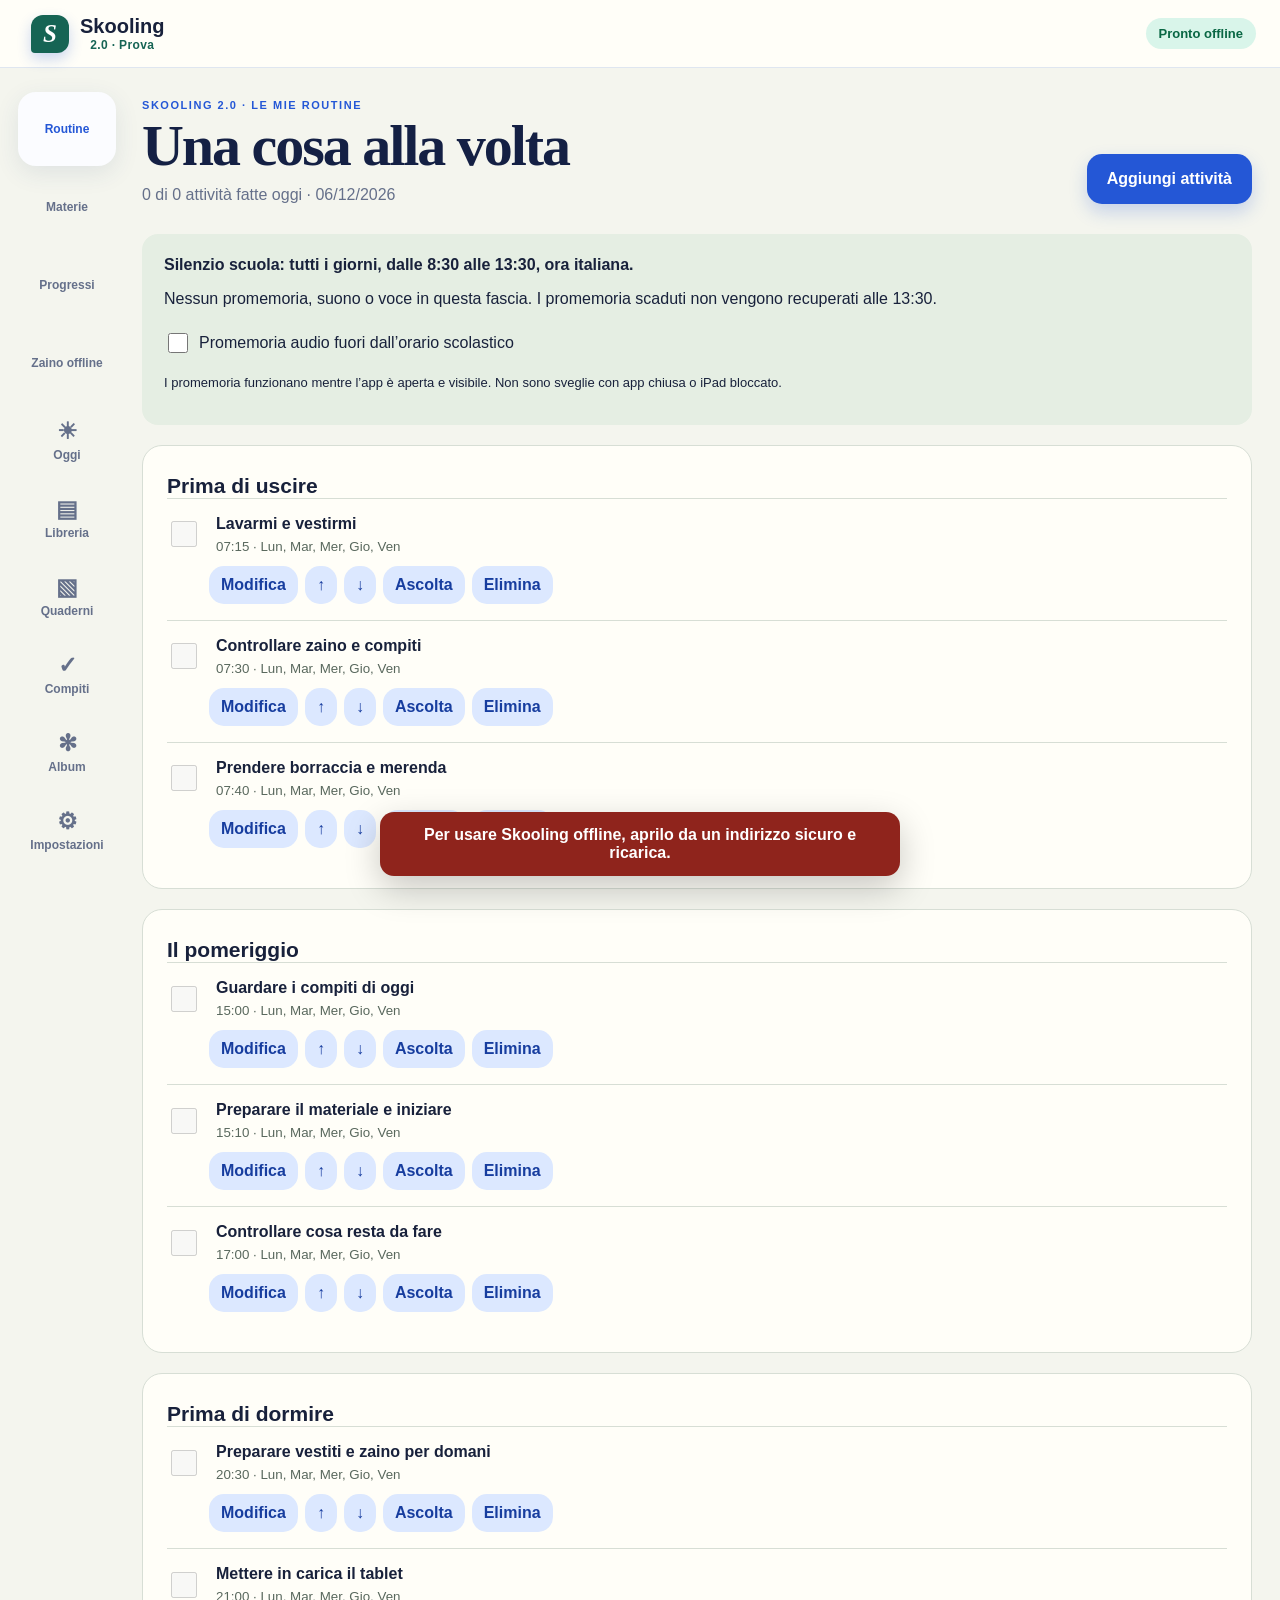
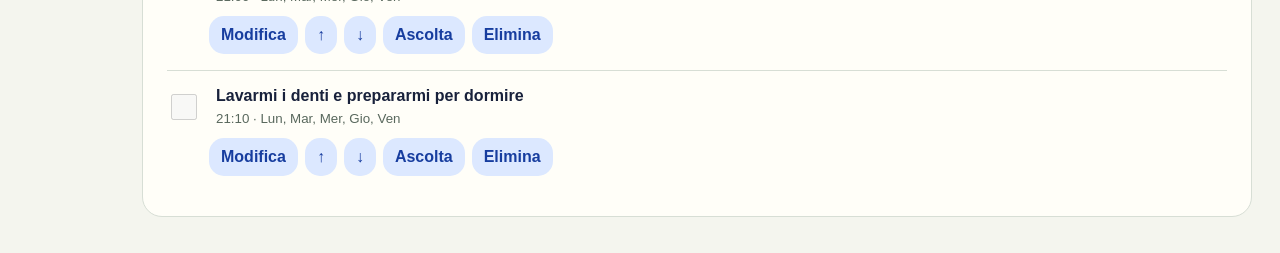
==== index.html @ 347b7e3a "Skooling 2.0: studio e routine con silenzio scuola" ====
<!doctype html>
<html lang="it">
<head>
  <meta charset="utf-8">
  <meta name="viewport" content="width=device-width, initial-scale=1, maximum-scale=5, viewport-fit=cover">
  <meta name="theme-color" content="#2457d6">
  <meta name="apple-mobile-web-app-capable" content="yes">
  <meta name="apple-mobile-web-app-status-bar-style" content="default">
  <meta name="apple-mobile-web-app-title" content="Skooling 2.0">
  <meta name="description" content="Libri, quaderni e compiti sempre con te, anche offline.">
  <link rel="manifest" href="./manifest.webmanifest">
  <link rel="apple-touch-icon" href="./icons/icon-180.png">
  <link rel="icon" href="./icons/skooling2.svg">
  <link rel="stylesheet" href="./style.css">
  <link rel="stylesheet" href="./studio.css">
  <title>Skooling 2.0</title>
</head>
<body>
  <div id="app-shell">
    <header class="topbar">
      <button class="brand" type="button" data-go="libreria" aria-label="Vai alla Libreria">
        <span class="brand-mark" aria-hidden="true">S</span>
        <span>Skooling <small>2.0 · Prova</small></span>
      </button>
      <div id="offline-state" class="status-pill" role="status">Pronto offline</div>
    </header>

    <nav class="main-nav" aria-label="Sezioni principali">
      <button type="button" data-go="routine">Routine</button>
      <button type="button" data-go="studio">Materie</button>
      <button type="button" data-go="progressi">Progressi</button>
      <button type="button" data-go="viaggio">Zaino offline</button>
      <button type="button" data-go="oggi" class="active"><span aria-hidden="true">☀</span><span>Oggi</span></button>
      <button type="button" data-go="libreria"><span aria-hidden="true">▤</span><span>Libreria</span></button>
      <button type="button" data-go="quaderni"><span aria-hidden="true">▧</span><span>Quaderni</span></button>
      <button type="button" data-go="compiti"><span aria-hidden="true">✓</span><span>Compiti</span></button>
      <button type="button" data-go="album"><span aria-hidden="true">✻</span><span>Album</span></button>
      <button type="button" data-go="impostazioni"><span aria-hidden="true">⚙</span><span>Impostazioni</span></button>
    </nav>

    <main id="main-content">
      <section id="routine" class="view" aria-label="Le mie routine"></section>
      <section id="studio" class="view" aria-label="Materie e studio"></section>
      <section id="progressi" class="view" aria-label="Progressi nello studio"></section>
      <section id="viaggio" class="view" aria-label="Zaino offline"></section>
      <section id="oggi" class="view active" aria-labelledby="oggi-title">
        <div class="view-heading">
          <div><p class="eyebrow" id="oggi-eyebrow">Oggi</p><h1 id="oggi-title">La tua giornata</h1><p class="subtitle" id="oggi-subtitle">Le materie di oggi e i libri che servono.</p></div>
          <div class="heading-buttons">
            <button class="button secondary" type="button" data-go="orario"><span aria-hidden="true">🕘</span> L’orario</button>
            <button class="button secondary" type="button" data-go="materie-libri"><span aria-hidden="true">▤</span> Libri per materia</button>
          </div>
        </div>
        <div class="oggi-griglia">
          <article class="oggi-blocco">
            <span class="card-label">Le ore di oggi</span>
            <div id="oggi-materie" class="ora-elenco" aria-live="polite"></div>
          </article>
          <article class="oggi-blocco">
            <span class="card-label">I libri di oggi</span>
            <p class="small-copy">Un tocco e il libro si apre.</p>
            <div id="oggi-libri" class="libro-riga" aria-live="polite"></div>
          </article>
          <article class="oggi-blocco zaino">
            <span class="card-label">Prepara lo zaino</span>
            <h2 id="zaino-titolo">Domani</h2>
            <div id="zaino-libri" class="libro-riga" aria-live="polite"></div>
          </article>
        </div>
      </section>

      <section id="libreria" class="view" aria-labelledby="libreria-title">
        <div class="view-heading">
          <div>
            <p class="eyebrow">Il tuo scaffale</p>
            <h1 id="libreria-title">I tuoi libri</h1>
            <p class="subtitle">Apri un libro e riparti esattamente da dove eri arrivato.</p>
          </div>
          <label class="button primary file-button">
            <input id="pdf-input" type="file" accept="application/pdf" multiple hidden>
            <span aria-hidden="true">＋</span> Aggiungi libro
          </label>
        </div>
        <div class="filters" role="search">
          <label class="search-field"><span class="sr-only">Cerca libri</span><input id="book-search" type="search" placeholder="Cerca un libro"></label>
          <label><span class="sr-only">Filtra per materia</span><select id="book-subject-filter"><option value="">Tutte le materie</option></select></label>
          <button id="search-inside" class="button secondary" type="button"><span aria-hidden="true">⌕</span> Cerca nel testo</button>
        </div>
        <section id="search-results" class="search-results" aria-live="polite" hidden>
          <div class="search-results-head">
            <div><p class="eyebrow">Dentro i libri</p><strong id="search-results-title">Ricerca</strong></div>
            <button id="search-close" class="button secondary" type="button">Torna ai libri</button>
          </div>
          <div id="search-results-list" class="search-results-list"></div>
          <p id="search-results-note" class="search-note" hidden></p>
        </section>
        <div id="library-empty" class="empty-state">
          <div class="empty-book" aria-hidden="true"><span>S</span></div>
          <h2>Il primo libro ti aspetta</h2>
          <p>Tocca “Aggiungi libro” e scegli uno o più PDF dall’iPad.</p>
        </div>
        <div id="book-grid" class="book-grid" aria-live="polite"></div>
      </section>

      <section id="quaderni" class="view" aria-labelledby="quaderni-title">
        <div class="view-heading">
          <div><p class="eyebrow">Scrivi e disegna</p><h1 id="quaderni-title">I tuoi quaderni</h1><p class="subtitle">Fogli a righe o quadretti, sempre in ordine.</p></div>
          <button id="new-notebook" class="button primary" type="button"><span aria-hidden="true">＋</span> Nuovo quaderno</button>
        </div>
        <div id="notebook-empty" class="empty-state"><div class="empty-sheet" aria-hidden="true"></div><h2>Prepara il primo quaderno</h2><p>Scegli titolo, materia e tipo di foglio.</p></div>
        <div id="notebook-grid" class="notebook-grid" aria-live="polite"></div>
      </section>

      <section id="compiti" class="view" aria-labelledby="compiti-title">
        <div class="diario">
          <div class="diario-oggi-colonna">
            <p class="eyebrow">Oggi sul diario</p>
            <div id="diario-oggi" class="diario-oggi" aria-live="polite"></div>
          </div>
          <div class="diario-compiti">
            <div class="view-heading">
              <div><p class="eyebrow">Prossimi giorni</p><h1 id="compiti-title">Compiti</h1><p class="subtitle">Prima le scadenze più vicine, senza sorprese.</p></div>
              <button id="new-task" class="button primary" type="button"><span aria-hidden="true">＋</span> Nuovo compito</button>
            </div>
            <div class="giorni-scelta">
              <p class="eyebrow">Scrivi un compito per…</p>
              <div id="giorni-prossimi" class="giorni-prossimi" role="group" aria-label="Scegli il giorno di consegna"></div>
            </div>
            <div class="task-tabs" role="group" aria-label="Filtra compiti">
              <button type="button" class="chip active" data-task-filter="todo">Da fare</button>
              <button type="button" class="chip" data-task-filter="all">Tutti</button>
              <button type="button" class="chip" data-task-filter="done">Fatti</button>
            </div>
            <div id="task-empty" class="empty-state compact"><div class="empty-check" aria-hidden="true">✓</div><h2>Tutto tranquillo</h2><p>I nuovi compiti compariranno qui in ordine di consegna.</p></div>
            <div id="task-list" class="task-list" aria-live="polite"></div>
          </div>
          <div class="diario-orario">
            <div class="settimana-testa">
              <p class="eyebrow">L’orario della settimana</p>
              <button class="button secondary small" type="button" data-go="orario">Cambia l’orario</button>
            </div>
            <div id="orario-settimana" class="orario-settimana" aria-live="polite"></div>
          </div>
        </div>
      </section>

      <section id="album" class="view" aria-labelledby="album-title">
        <div class="view-heading">
          <div><p class="eyebrow" id="album-eyebrow">Laboratori e giornate di classe</p><h1 id="album-title">Album</h1><p class="subtitle" id="album-subtitle">Ogni gita, festa o laboratorio ha il suo album.</p></div>
          <div class="heading-buttons">
            <button id="album-back" class="button secondary" type="button" hidden><span aria-hidden="true">←</span> Tutti gli album</button>
            <label class="button primary file-button">
              <input id="album-input" type="file" accept="image/*" capture="environment" multiple hidden>
              <span aria-hidden="true">＋</span> Aggiungi foto
            </label>
          </div>
        </div>
        <div id="album-empty" class="empty-state"><div class="empty-photo" aria-hidden="true">✻</div><h2>Ancora nessun album</h2><p>Tocca “Aggiungi foto”: l’album nasce col nome della data di oggi, e lo puoi rinominare come vuoi.</p></div>
        <div id="album-grid" class="album-grid" aria-live="polite"></div>
      </section>

      <section id="orario" class="view" aria-labelledby="orario-title">
        <div class="view-heading">
          <div><p class="eyebrow">Come sono fatte le giornate</p><h1 id="orario-title">L’orario</h1><p class="subtitle">Cambia l’ora che è cambiata: l’app rifà da sola le materie e i libri di ogni giornata.</p></div>
          <div class="heading-buttons">
            <button id="orario-ripristina" class="button secondary" type="button">Rimetti quello della scuola</button>
            <button class="button primary" type="button" data-go="oggi">Fatto</button>
          </div>
        </div>
        <div id="orario-editor" class="orario-editor"></div>
      </section>

      <section id="materie-libri" class="view" aria-labelledby="materie-libri-title">
        <div class="view-heading">
          <div><p class="eyebrow">Una volta sola</p><h1 id="materie-libri-title">Libri per materia</h1><p class="subtitle">Collega ogni materia ai suoi libri. Poi l’app sa da sola quali libri servono ogni giorno.</p></div>
          <div class="heading-buttons"><button class="button primary" type="button" data-go="oggi">Fatto</button></div>
        </div>
        <div id="materie-libri-vuoto" class="empty-state compact" hidden><h2>Prima i libri</h2><p>Aggiungi i libri dalla Libreria: poi torna qui e collegali alle materie.</p></div>
        <div id="materie-libri-elenco" class="materie-griglia"></div>
      </section>

      <section id="impostazioni" class="view" aria-labelledby="settings-title">
        <div class="view-heading"><div><p class="eyebrow">Tutto sul dispositivo</p><h1 id="settings-title">Impostazioni</h1><p class="subtitle">I tuoi dati restano soltanto qui.</p></div></div>
        <article class="settings-card app-version-card" aria-labelledby="version-title">
          <span class="card-label">Skooling</span><h2 id="version-title">Versione installata</h2>
          <p id="app-version" role="status">Controllo della versione…</p>
        </article>
        <div class="settings-grid">
          <article class="settings-card accent-card">
            <span class="card-label">Spazio</span><h2>Archivio locale</h2>
            <div class="storage-meter" aria-hidden="true"><span id="storage-bar"></span></div>
            <p id="storage-copy">Controllo dello spazio disponibile…</p>
            <p id="persistence-copy" class="small-copy"></p>
          </article>
          <article class="settings-card">
            <span class="card-label">Sicurezza</span><h2>Backup completo</h2>
            <p>Salva libri, annotazioni, quaderni e compiti in un unico file.</p>
            <div class="button-row"><button id="export-backup" class="button primary" type="button">Esporta backup</button><label class="button secondary file-button"><input id="import-backup" type="file" accept=".skooling,application/json" hidden>Importa backup</label></div>
          </article>
          <article class="settings-card">
            <span class="card-label">Scrittura</span><h2>Dito e Pencil</h2>
            <label class="switch-row"><span><strong>Disegna anche col dito</strong><small>La Pencil disegna sempre. Di solito il dito serve per scorrere.</small></span><input id="global-finger-draw" type="checkbox" role="switch"></label>
          </article>
          <article class="settings-card">
            <span class="card-label">Privacy</span><h2>Nessuno ti osserva</h2>
            <p>Skooling non usa account, pubblicità, statistiche o servizi esterni. Funziona anche in modalità aereo.</p>
          </article>
        </div>
      </section>
    </main>
  </div>

  <section id="lettore-pdf" class="workspace" aria-label="Lettore PDF" hidden>
    <header class="workspace-header">
      <button id="close-reader" class="icon-button" type="button" aria-label="Chiudi il libro">←</button>
      <div class="workspace-title"><strong id="reader-title">Libro</strong><span id="reader-subject"></span></div>
      <div class="writing-modes" role="group" aria-label="Modalità di lavoro">
        <button type="button" data-writing-mode="leggi" aria-pressed="false">Leggi</button>
        <button type="button" data-writing-mode="scrivi" aria-pressed="true" class="active">Scrivi</button>
      </div>
      <div class="workspace-actions">
        <button id="reader-two-pages" class="small-button" type="button" aria-pressed="false">2 pagine</button>
        <button id="toggle-thumbnails" class="icon-button" type="button" aria-label="Mostra miniature">▦</button>
        <button id="toggle-bookmark" class="icon-button" type="button" aria-label="Aggiungi segnalibro">☆</button>
        <button id="toggle-bookmark-list" class="icon-button" type="button" aria-label="Elenco dei segnalibri">≡</button>
        <button id="toggle-night" class="icon-button" type="button" aria-label="Modalità notte">◐</button>
        <button id="reader-fullscreen" class="icon-button" type="button" aria-label="Schermo intero" aria-pressed="false">⤢</button>
        <button id="toggle-reader-tools" class="icon-button" type="button" aria-label="Mostra strumenti">✎</button>
      </div>
    </header>
    <button id="reader-exit-fullscreen" class="fullscreen-exit" type="button" aria-label="Esci da schermo intero">⤡</button>
    <div class="writing-bar">
      <div class="writing-shortcuts" role="group" aria-label="Strumenti rapidi">
        <button type="button" data-quick-tool="penna" class="active" aria-pressed="true">Penna</button>
        <button type="button" data-quick-tool="gomma" aria-pressed="false">Gomma</button>
        <button type="button" data-quick-tool="evidenziatore" aria-pressed="false">Evidenzia</button>
        <button type="button" data-quick-undo>Annulla</button>
      </div>
      <span data-writing-status role="status"></span>
    </div>
    <div class="workspace-body">
      <aside id="thumbnail-panel" class="thumbnail-panel" aria-label="Miniature delle pagine" hidden><div id="thumbnail-list"></div></aside>
      <aside id="bookmark-panel" class="bookmark-panel" aria-label="Segnalibri del libro" hidden>
        <div class="bookmark-head"><strong>Segnalibri</strong></div>
        <div id="bookmark-list"></div>
        <p id="bookmark-empty" class="bookmark-empty">Nessun segnalibro in questo libro. Tocca la stella per metterne uno sulla pagina che stai leggendo.</p>
      </aside>
      <div class="reader-area">
        <div id="reader-loading" class="loading-card" role="status" hidden><span class="spinner"></span><span>Preparo la pagina…</span></div>
        <div id="pdf-scroll" class="page-scroll">
          <div id="pdf-pages" class="pdf-pages">
            <div id="pdf-page-wrap" class="page-wrap">
              <canvas id="pdf-canvas" aria-label="Pagina del libro"></canvas>
              <canvas id="pdf-annotations" class="drawing-canvas" aria-label="Annotazioni sulla pagina"></canvas>
            </div>
            <div id="pdf-page-wrap-2" class="page-wrap" hidden>
              <canvas id="pdf-canvas-2" aria-label="Pagina destra del libro"></canvas>
              <canvas id="pdf-annotations-2" class="drawing-canvas" aria-label="Annotazioni sulla pagina destra"></canvas>
            </div>
          </div>
        </div>
        <div class="page-controls">
          <button id="prev-page" class="icon-button" type="button" aria-label="Pagina precedente">‹</button>
          <label>Pagina <input id="page-number" type="number" inputmode="numeric" min="1" value="1"> <span id="page-total">di 1</span></label>
          <button id="next-page" class="icon-button" type="button" aria-label="Pagina successiva">›</button>
          <button id="fit-page" class="small-button" type="button">Adatta</button>
          <span id="zoom-label" class="zoom-label">100%</span>
        </div>
      </div>
      <aside id="reader-tools" class="toolbox" aria-label="Strumenti di annotazione">
        <div class="toolbox-top"><strong>Astuccio</strong><label class="mini-switch"><input data-readonly type="checkbox" role="switch"> Sola lettura</label></div>
        <div class="tool-grid">
          <button type="button" data-tool="penna" class="active">Penna</button><button type="button" data-tool="evidenziatore">Evidenzia</button><button type="button" data-tool="sottolineatura">Sottolinea</button><button type="button" data-tool="gomma">Gomma</button><button type="button" data-tool="testo">Testo</button><button type="button" data-tool="linea">Riga</button><button type="button" data-tool="freccia">Freccia</button><button type="button" data-tool="cerchio">Cerchio</button><button type="button" data-tool="rettangolo">Quadrato</button><button type="button" data-tool="sposta">Sposta</button>
        </div>
        <div class="palette" data-palette aria-label="Colori"></div>
        <div class="widths" role="group" aria-label="Spessore"><button type="button" data-width="2"><span class="dot thin"></span></button><button type="button" data-width="5" class="active"><span class="dot medium"></span></button><button type="button" data-width="10"><span class="dot thick"></span></button></div>
        <div class="history-buttons"><button type="button" data-undo>↶ Annulla</button><button type="button" data-redo>↷ Ripeti</button></div>
      </aside>
    </div>
  </section>

  <section id="editor-quaderno" class="workspace" aria-label="Quaderno" hidden>
    <header class="workspace-header">
      <button id="close-notebook" class="icon-button" type="button" aria-label="Chiudi il quaderno">←</button>
      <div class="workspace-title"><strong id="notebook-title">Quaderno</strong><span id="notebook-subject"></span></div>
      <div class="writing-modes" role="group" aria-label="Modalità di lavoro">
        <button type="button" data-writing-mode="leggi" aria-pressed="false">Leggi</button>
        <button type="button" data-writing-mode="scrivi" aria-pressed="true" class="active">Scrivi</button>
      </div>
      <div class="workspace-actions"><button id="notebook-two-pages" class="small-button" type="button" aria-pressed="false">2 pagine</button><button id="export-notebook-page" class="small-button" type="button">PNG pagina</button><button id="export-notebook-pdf" class="small-button" type="button">PDF quaderno</button><button id="notebook-fullscreen" class="icon-button" type="button" aria-label="Schermo intero" aria-pressed="false">⤢</button><button id="toggle-notebook-tools" class="icon-button" type="button" aria-label="Mostra strumenti">✎</button></div>
    </header>
    <button id="notebook-exit-fullscreen" class="fullscreen-exit" type="button" aria-label="Esci da schermo intero">⤡</button>
    <div class="writing-bar">
      <div class="writing-shortcuts" role="group" aria-label="Strumenti rapidi">
        <button type="button" data-quick-tool="penna" class="active" aria-pressed="true">Penna</button>
        <button type="button" data-quick-tool="gomma" aria-pressed="false">Gomma</button>
        <button type="button" data-quick-tool="evidenziatore" aria-pressed="false">Evidenzia</button>
        <button type="button" data-quick-undo>Annulla</button>
      </div>
      <span data-writing-status role="status"></span>
    </div>
    <div class="paper-reference">
      <span id="notebook-paper-measure">A4 · 21 × 29,7 cm</span>
      <span id="notebook-zoom" aria-live="polite">Vista di lavoro</span>
      <button id="notebook-overview" type="button" class="small-button" aria-pressed="false">Foglio intero</button>
    </div>
    <div class="workspace-body">
      <div class="reader-area notebook-area">
        <div class="page-scroll"><div id="notebook-pages" class="notebook-pages"><div id="notebook-page-wrap" class="notebook-paper lined"><canvas id="notebook-canvas" class="drawing-canvas" aria-label="Pagina del quaderno"></canvas></div><div id="notebook-page-wrap-2" class="notebook-paper lined" hidden><canvas id="notebook-canvas-2" class="drawing-canvas" aria-label="Seconda pagina del quaderno"></canvas></div></div></div>
        <div class="page-controls"><button id="notebook-prev" class="icon-button" type="button" aria-label="Pagina precedente">‹</button><span id="notebook-page-label">Pagina 1 di 1</span><button id="notebook-next" class="icon-button" type="button" aria-label="Pagina successiva">›</button><button id="notebook-add-page" class="small-button" type="button">＋ Pagina</button><button id="notebook-delete-page" class="small-button danger-text" type="button">Elimina pagina</button></div>
      </div>
      <aside id="notebook-tools" class="toolbox" aria-label="Strumenti del quaderno">
        <div class="toolbox-top"><strong>Astuccio</strong><label class="mini-switch"><input data-readonly type="checkbox" role="switch"> Sola lettura</label></div>
        <div class="tool-grid"><button type="button" data-tool="penna" class="active">Penna</button><button type="button" data-tool="evidenziatore">Evidenzia</button><button type="button" data-tool="sottolineatura">Sottolinea</button><button type="button" data-tool="gomma">Gomma</button><button type="button" data-tool="testo">Testo</button><button type="button" data-tool="linea">Riga</button><button type="button" data-tool="freccia">Freccia</button><button type="button" data-tool="cerchio">Cerchio</button><button type="button" data-tool="rettangolo">Quadrato</button><button type="button" data-tool="sposta">Sposta</button></div>
        <div class="palette" data-palette aria-label="Colori"></div>
        <div class="widths" role="group" aria-label="Spessore"><button type="button" data-width="2"><span class="dot thin"></span></button><button type="button" data-width="5" class="active"><span class="dot medium"></span></button><button type="button" data-width="10"><span class="dot thick"></span></button></div>
        <div class="history-buttons"><button type="button" data-undo>↶ Annulla</button><button type="button" data-redo>↷ Ripeti</button></div>
        <div id="notebook-music" class="music-palette" hidden>
          <strong>Simboli musicali</strong>
          <p class="music-hint">Scegli un segno, poi tocca il rigo dove metterlo. Con “Sposta” lo si sistema dopo.</p>
          <div id="notebook-music-grid" class="music-grid"></div>
        </div>
      </aside>
    </div>
  </section>

  <dialog id="book-dialog">
    <form method="dialog" id="book-form" class="dialog-form"><input id="edit-book-id" type="hidden"><div class="dialog-heading"><div><p class="eyebrow">Libro</p><h2>Modifica dettagli</h2></div><button type="button" data-dialog-close class="icon-button" aria-label="Chiudi">×</button></div><label>Titolo<input id="edit-book-title" required maxlength="120"></label><label>Materia<input id="edit-book-subject" required maxlength="60" list="subjects-list"></label><div class="dialog-actions"><button type="button" data-dialog-close class="button secondary">Annulla</button><button id="save-book" class="button primary" value="default">Salva modifiche</button></div></form>
  </dialog>
  <dialog id="notebook-dialog">
    <form method="dialog" id="notebook-form" class="dialog-form"><div class="dialog-heading"><div><p class="eyebrow">Nuovo</p><h2>Crea quaderno</h2></div><button type="button" data-dialog-close class="icon-button" aria-label="Chiudi">×</button></div><label>Titolo<input id="new-notebook-title" required maxlength="80" placeholder="Es. Matematica"></label><label>Materia<input id="new-notebook-subject" required maxlength="60" list="subjects-list"></label><fieldset><legend>Tipo di foglio</legend><label class="choice-card"><input type="radio" name="paper-type" value="righe" checked><span class="paper-sample lined"></span><strong>Righe</strong></label><label class="choice-card"><input type="radio" name="paper-type" value="quadretti"><span class="paper-sample squared"></span><strong>Quadretti</strong></label><label class="choice-card"><input type="radio" name="paper-type" value="bianco"><span class="paper-sample blank"></span><strong>Bianco</strong></label><label class="choice-card"><input type="radio" name="paper-type" value="pentagramma"><span class="paper-sample staff"></span><strong>Pentagramma</strong></label><label class="choice-card"><input type="radio" name="paper-type" value="millimetrato"><span class="paper-sample graph"></span><strong>Millimetrato</strong></label></fieldset><div class="dialog-actions"><button type="button" data-dialog-close class="button secondary">Annulla</button><button class="button primary" value="default">Crea quaderno</button></div></form>
  </dialog>
  <dialog id="task-dialog">
    <form method="dialog" id="task-form" class="dialog-form"><input id="edit-task-id" type="hidden"><input id="task-materia-id" type="hidden"><div class="dialog-heading"><div><p class="eyebrow">Promemoria</p><h2 id="task-dialog-title">Nuovo compito</h2></div><button type="button" data-dialog-close class="icon-button" aria-label="Chiudi">×</button></div><label>Materia<input id="task-subject" required maxlength="60" list="subjects-list"></label><label>Descrizione<textarea id="task-description" required maxlength="500" rows="4"></textarea></label><label>Consegna<input id="task-due" type="date" required></label><label>Collegamento facoltativo<select id="task-link"><option value="">Nessun collegamento</option></select></label><label id="task-link-page-row" hidden>Pagina<input id="task-link-page" type="number" min="1" value="1"></label><div class="photo-field"><span class="field-label">Foto della lavagna</span><div class="button-row"><label class="button secondary file-button"><input id="task-photo" type="file" accept="image/*" capture="environment" hidden>Scatta o scegli</label><button type="button" id="task-photo-remove" class="button secondary danger-text" hidden>Togli la foto</button></div><img id="task-photo-preview" alt="Foto del compito" hidden></div><div class="dialog-actions"><button type="button" data-dialog-close class="button secondary">Annulla</button><button class="button primary" value="default">Salva compito</button></div></form>
  </dialog>
  <datalist id="subjects-list"><option value="Italiano"><option value="Matematica"><option value="Geometria"><option value="Storia"><option value="Geografia"><option value="Inglese"><option value="Scienze"><option value="Musica"><option value="Arte"><option value="Tecnologia"></datalist>

  <dialog id="giorno-dialog">
    <div class="dialog-form">
      <div class="dialog-heading"><div><p class="eyebrow" id="giorno-eyebrow">Scrivi un compito</p><h2 id="giorno-titolo"></h2></div><button type="button" data-dialog-close class="icon-button" aria-label="Chiudi">×</button></div>
      <p id="giorno-nota" class="small-copy">Tocca la materia giusta e scrivi il compito.</p>
      <div id="giorno-materie" class="giorno-materie"></div>
      <div class="dialog-actions"><button type="button" data-dialog-close class="button secondary">Chiudi</button></div>
    </div>
  </dialog>

  <dialog id="materia-libri-dialog">
    <form method="dialog" id="materia-libri-form" class="dialog-form">
      <div class="dialog-heading"><div><p class="eyebrow">Libri della materia</p><h2 id="materia-libri-titolo"></h2></div><button type="button" data-dialog-close class="icon-button" aria-label="Chiudi">×</button></div>
      <p class="small-copy">Segna i libri che servono per questa materia. Si può cambiare quando vuoi.</p>
      <div id="materia-libri-scelte" class="scelta-libri"></div>
      <div class="dialog-actions"><button type="button" data-dialog-close class="button secondary">Annulla</button><button class="button primary" value="default">Salva i libri</button></div>
    </form>
  </dialog>

  <dialog id="bookmark-dialog">
    <form method="dialog" id="bookmark-form" class="dialog-form">
      <div class="dialog-heading"><div><p class="eyebrow">Segnalibro</p><h2 id="bookmark-dialog-title">Nuovo segnalibro</h2></div><button type="button" data-dialog-close class="icon-button" aria-label="Chiudi">×</button></div>
      <p id="bookmark-dialog-page" class="small-copy"></p>
      <label>Nota<input id="bookmark-note" maxlength="120" placeholder="Es. compito di matematica da fare"></label>
      <div class="dialog-actions"><button type="button" data-dialog-close class="button secondary">Annulla</button><button class="button primary" value="default">Salva segnalibro</button></div>
    </form>
  </dialog>

  <dialog id="album-dialog">
    <form method="dialog" id="album-form" class="dialog-form">
      <div class="dialog-heading"><div><p class="eyebrow">Foto</p><h2>In quale album?</h2></div><button type="button" data-dialog-close class="icon-button" aria-label="Chiudi">×</button></div>
      <p id="album-dialog-count" class="small-copy"></p>
      <label>Album<select id="album-target"></select></label>
      <label id="album-name-row">Nome del nuovo album<input id="album-name" maxlength="60" placeholder="Es. Gita a Venezia"></label>
      <div class="dialog-actions"><button type="button" data-dialog-close class="button secondary">Annulla</button><button class="button primary" value="default">Metti qui le foto</button></div>
    </form>
  </dialog>

  <dialog id="photo-dialog" class="photo-dialog">
    <div class="photo-viewer"><img id="photo-viewer-image" alt=""><div class="photo-viewer-bar"><strong id="photo-viewer-title"></strong><button type="button" data-dialog-close class="icon-button" aria-label="Chiudi">×</button></div></div>
  </dialog>

  <div id="progress-overlay" class="progress-overlay" hidden><div class="progress-dialog" role="status"><span class="spinner"></span><strong id="progress-title">Sto lavorando…</strong><progress id="progress-bar" max="1" value="0"></progress><span id="progress-detail"></span></div></div>
  <div id="toast" class="toast" role="status" aria-live="polite" hidden></div>
  <script type="module" src="./app.js"></script>
</body>
</html>
---- style.css ----
/* Il font di notazione musicale: solo i sedici glifi che servono, presi da
   Bravura (SMuFL, licenza SIL Open Font, copia in vendor/BRAVURA-LICENSE.txt). */
@font-face {
  font-family: "SkoolingMusica";
  src: url("./vendor/SkoolingMusica.woff2") format("woff2");
  font-display: block;
}

:root {
  --ink: #18213b;
  --muted: #65708a;
  --paper: #fbfcff;
  --desk: #edf3ff;
  --blue: #2457d6;
  --blue-dark: #173d9f;
  --blue-soft: #dce8ff;
  --mint: #d9f5ea;
  --yellow: #ffe8a3;
  --coral: #ff806f;
  --line: #d8e0ef;
  --danger: #b42318;
  --shadow: 0 14px 40px rgb(38 65 120 / 12%);
  --radius: 22px;
  color-scheme: light;
  font-family: "Avenir Next", Avenir, "Trebuchet MS", -apple-system, BlinkMacSystemFont, sans-serif;
}

* { box-sizing: border-box; }
html, body { margin: 0; min-height: 100%; background: var(--desk); color: var(--ink); overscroll-behavior: none; }
body { min-height: 100dvh; -webkit-user-select: none; user-select: none; -webkit-touch-callout: none; }
button, input, select, textarea { font: inherit; color: inherit; }
input, textarea { -webkit-user-select: text; user-select: text; }
button, label, select, input { -webkit-tap-highlight-color: transparent; }
button { cursor: pointer; }
button:focus-visible, input:focus-visible, select:focus-visible, textarea:focus-visible { outline: 3px solid #6ca7ff; outline-offset: 2px; }
[hidden] { display: none !important; }
.sr-only { position: absolute; width: 1px; height: 1px; padding: 0; margin: -1px; overflow: hidden; clip: rect(0,0,0,0); white-space: nowrap; border: 0; }

#app-shell { min-height: 100dvh; padding: calc(env(safe-area-inset-top) + 76px) 28px calc(env(safe-area-inset-bottom) + 36px) 142px; }
.topbar { position: fixed; z-index: 30; inset: 0 0 auto 0; height: calc(env(safe-area-inset-top) + 68px); padding: env(safe-area-inset-top) max(24px, env(safe-area-inset-right)) 0 max(26px, env(safe-area-inset-left)); display: flex; align-items: center; justify-content: space-between; background: rgb(251 252 255 / 88%); border-bottom: 1px solid rgb(216 224 239 / 80%); backdrop-filter: blur(20px); }
.brand { border: 0; background: transparent; display: flex; align-items: center; gap: 11px; font-weight: 800; font-size: 20px; padding: 5px; }
.brand-mark { width: 38px; height: 38px; display: grid; place-items: center; color: white; background: var(--blue); border-radius: 12px 12px 12px 4px; font-family: Georgia, serif; font-style: italic; font-size: 25px; box-shadow: 0 6px 14px rgb(36 87 214 / 24%); }
.status-pill { padding: 8px 13px; border-radius: 999px; background: var(--mint); color: #096744; font-size: 13px; font-weight: 750; }
.status-pill.offline { background: var(--yellow); color: #755700; }

.main-nav { position: fixed; z-index: 20; left: max(18px, env(safe-area-inset-left)); top: calc(env(safe-area-inset-top) + 92px); width: 98px; display: grid; gap: 8px; }
.main-nav button { min-height: 74px; border: 0; background: transparent; border-radius: 18px; display: grid; place-items: center; align-content: center; gap: 5px; color: var(--muted); font-size: 12px; font-weight: 700; }
.main-nav button span:first-child { font-size: 23px; line-height: 1; }
.main-nav button.active { background: var(--paper); color: var(--blue); box-shadow: 0 7px 24px rgb(38 65 120 / 10%); }

#main-content { max-width: 1440px; margin: 0 auto; }
.view { display: none; animation: view-in 180ms ease-out; }
.view.active { display: block; }
@keyframes view-in { from { opacity: 0; transform: translateY(7px); } }
.view-heading { display: flex; align-items: flex-end; justify-content: space-between; gap: 24px; margin: 24px 0 30px; }
.eyebrow { margin: 0 0 7px; text-transform: uppercase; letter-spacing: .14em; font: 800 11px/1 "Avenir Next", sans-serif; color: var(--blue); }
h1 { margin: 0; font: 700 clamp(34px, 5vw, 58px)/.98 Georgia, "Times New Roman", serif; letter-spacing: -.035em; color: #142044; }
.subtitle { margin: 11px 0 0; color: var(--muted); font-size: 16px; }
h2 { margin: 0; font-size: 21px; line-height: 1.15; }
.button { min-height: 50px; border: 0; border-radius: 15px; padding: 0 20px; display: inline-flex; align-items: center; justify-content: center; gap: 8px; font-weight: 750; text-decoration: none; }
.button.primary { color: #fff; background: var(--blue); box-shadow: 0 8px 18px rgb(36 87 214 / 22%); }
.button.primary:active { background: var(--blue-dark); transform: translateY(1px); }
.button.secondary { background: var(--blue-soft); color: var(--blue-dark); }
.file-button { cursor: pointer; }

.filters { display: flex; gap: 12px; margin-bottom: 24px; }
.filters input, .filters select { min-height: 48px; border: 1px solid var(--line); background: var(--paper); border-radius: 14px; padding: 0 16px; }
.search-field { flex: 1; }
.search-field input { width: 100%; }
.book-grid, .notebook-grid { display: grid; grid-template-columns: repeat(auto-fill, minmax(190px, 1fr)); gap: 22px; }
.book-card, .notebook-card { position: relative; min-width: 0; text-align: left; }
.book-cover { position: relative; aspect-ratio: .72; overflow: hidden; border-radius: 12px 22px 22px 12px; background: #cad9ff; box-shadow: var(--shadow); border-left: 8px solid var(--blue); }
.book-cover::after { content: ""; position: absolute; inset: 0 auto 0 8px; width: 2px; background: rgb(255 255 255 / 48%); }
.book-cover img { width: 100%; height: 100%; object-fit: cover; display: block; }
.book-cover-placeholder { height: 100%; display: grid; place-items: center; padding: 20px; text-align: center; font: 700 24px/1.1 Georgia, serif; color: var(--blue-dark); }
.book-open { width: 100%; border: 0; padding: 0; background: transparent; text-align: left; }
.book-info { padding: 14px 4px 0; }
.book-info strong { display: block; white-space: nowrap; overflow: hidden; text-overflow: ellipsis; font-size: 16px; }
.book-info span { display: block; margin-top: 4px; color: var(--muted); font-size: 13px; }
.card-menu { position: absolute; right: 8px; top: 8px; width: 44px; height: 44px; border: 0; border-radius: 13px; background: rgb(255 255 255 / 90%); font-size: 22px; box-shadow: 0 4px 12px rgb(0 0 0 / 12%); }
.card-actions { position: absolute; z-index: 2; right: 6px; top: 56px; min-width: 148px; padding: 6px; display: grid; background: white; border-radius: 14px; box-shadow: var(--shadow); }
.card-actions button { border: 0; border-radius: 10px; padding: 11px; background: transparent; text-align: left; }
.card-actions button:hover { background: var(--desk); }
.danger-text { color: var(--danger) !important; }

.empty-state { min-height: 380px; display: grid; place-items: center; align-content: center; gap: 10px; text-align: center; color: var(--muted); }
.empty-state h2 { color: var(--ink); }
.empty-state p { margin: 0; max-width: 340px; }
.empty-state.compact { min-height: 290px; }
.empty-book { width: 96px; height: 126px; display: grid; place-items: center; background: var(--blue-soft); border: 5px solid #fff; border-left: 12px solid var(--blue); border-radius: 7px 16px 16px 7px; box-shadow: var(--shadow); transform: rotate(-4deg); }
.empty-book span { font: italic 700 44px Georgia, serif; color: var(--blue); }
.empty-sheet { width: 102px; height: 126px; border-radius: 8px; box-shadow: var(--shadow); background-color: #fff; background-image: repeating-linear-gradient(transparent 0 20px, #cbd8f5 21px 22px); border-left: 7px solid var(--coral); transform: rotate(3deg); }
/* Risultati della ricerca dentro i libri */
.search-results { margin-bottom: 28px; padding: 20px; border-radius: var(--radius); background: var(--paper); box-shadow: var(--shadow); }
.search-results-head { display: flex; align-items: flex-end; justify-content: space-between; gap: 18px; margin-bottom: 16px; }
.search-results-head strong { font: 700 22px/1.1 Georgia, serif; }
.search-results-list { display: grid; gap: 10px; }
.search-book { padding-top: 6px; }
.search-book > h3 { margin: 0 0 8px; font-size: 15px; color: var(--blue-dark); }
.search-hit { width: 100%; padding: 12px 14px; border: 1px solid var(--line); border-radius: 14px; background: white; display: grid; grid-template-columns: auto 1fr; align-items: center; gap: 14px; text-align: left; }
.search-hit:active { background: var(--desk); }
.search-hit .search-page { min-width: 82px; color: var(--blue); font-size: 13px; font-weight: 800; }
.search-hit .search-phrase { min-width: 0; color: var(--muted); font-size: 14px; line-height: 1.35; }
.search-hit mark { padding: 0 2px; border-radius: 4px; background: var(--yellow); color: var(--ink); font-weight: 700; }
.search-note { margin: 14px 0 0; padding-top: 12px; border-top: 1px solid var(--line); color: var(--muted); font-size: 13px; }
.search-empty { padding: 10px 0; color: var(--muted); }

.empty-photo { width: 86px; height: 86px; display: grid; place-items: center; border-radius: 26px; background: var(--yellow); color: #7a5a00; font-size: 38px; }

/* Segnalibri di un libro */
.bookmark-panel { width: 268px; flex: 0 0 auto; padding: 16px; overflow-y: auto; background: #fff; border-right: 1px solid var(--line); }
.bookmark-head { margin-bottom: 12px; }
.bookmark-head strong { font: 700 19px/1 Georgia, serif; }
.bookmark-item { width: 100%; margin-bottom: 8px; padding: 11px 12px; border: 1px solid var(--line); border-radius: 13px; background: white; display: grid; gap: 3px; text-align: left; }
.bookmark-item.corrente { border-color: var(--blue); background: var(--blue-soft); }
.bookmark-item strong { color: var(--blue); font-size: 13px; }
.bookmark-item span { color: var(--ink); font-size: 14px; line-height: 1.3; overflow-wrap: anywhere; }
.bookmark-row { display: flex; gap: 7px; align-items: flex-start; margin-bottom: 8px; }
.bookmark-row .bookmark-item { margin-bottom: 0; }
.bookmark-remove { flex: none; width: 42px; height: 42px; border: 0; border-radius: 12px; background: var(--desk); font-size: 19px; }
.bookmark-empty { color: var(--muted); font-size: 13px; line-height: 1.4; }
@media (max-width: 900px) { .bookmark-panel { position: absolute; z-index: 11; left: 0; top: 0; bottom: 0; box-shadow: 10px 0 30px rgb(20 31 60 / 18%); } }

/* Tavolozza dei simboli musicali, nell'astuccio del quaderno a pentagramma */
.music-palette { margin-top: 16px; padding-top: 14px; border-top: 1px solid var(--line); }
.music-palette > strong { display: block; font-size: 14px; }
.music-hint { margin: 5px 0 11px; color: var(--muted); font-size: 12px; line-height: 1.35; }
.music-grid { display: grid; gap: 4px; }
.music-group { margin: 9px 0 1px; color: var(--muted); font-size: 11px; font-weight: 800; letter-spacing: .06em; text-transform: uppercase; }
.music-group:first-child { margin-top: 0; }
.music-row { display: grid; grid-template-columns: repeat(3, 1fr); gap: 6px; }
.music-row button { display: grid; justify-items: center; gap: 2px; padding: 4px 1px 5px; border: 1px solid var(--line); border-radius: 12px; background: white; }
.music-row button.active { border-color: var(--blue); background: var(--blue-soft); }
.music-row button span { color: var(--ink); font-size: 10px; font-weight: 700; line-height: 1.1; text-align: center; }
.music-preview { display: block; width: 54px; height: 58px; }

/* Album delle attivita' */
.heading-buttons { display: flex; flex-wrap: wrap; gap: 10px; align-items: center; }
.album-grid { display: grid; grid-template-columns: repeat(auto-fill, minmax(210px, 1fr)); gap: 20px; }
.album-card { position: relative; min-width: 0; }
.album-open { width: 100%; padding: 0; border: 0; background: transparent; display: block; }
.album-open img, .album-missing { width: 100%; aspect-ratio: 4 / 3; object-fit: cover; display: block; border-radius: 18px; box-shadow: var(--shadow); background: var(--desk); }
.album-missing { display: grid; place-items: center; padding: 14px; text-align: center; color: var(--muted); font-size: 13px; }
.album-info { padding: 12px 4px 0; }
.album-info strong { display: block; white-space: nowrap; overflow: hidden; text-overflow: ellipsis; font-size: 16px; }
.album-info span { display: block; margin-top: 3px; color: var(--muted); font-size: 13px; }

/* Foto dentro un compito */
.photo-field { display: grid; gap: 9px; }
.field-label { color: var(--muted); font-size: 13px; font-weight: 750; }
#task-photo-preview { max-height: 190px; width: auto; align-self: start; border-radius: 14px; box-shadow: var(--shadow); }
.task-photo { flex: none; width: 62px; height: 62px; padding: 0; border: 0; border-radius: 14px; overflow: hidden; background: var(--desk); }
.task-photo img { width: 100%; height: 100%; object-fit: cover; display: block; }

/* Visore della foto a schermo pieno */
.photo-dialog { width: min(94vw, 1100px); max-width: none; padding: 0; border: 0; border-radius: 20px; background: #0d1424; }
.photo-dialog::backdrop { background: rgb(8 14 28 / 74%); }
.photo-viewer { position: relative; display: grid; }
.photo-viewer img { width: 100%; max-height: 82dvh; object-fit: contain; display: block; border-radius: 20px; }
.photo-viewer-bar { position: absolute; inset: 0 0 auto 0; padding: 12px 14px; display: flex; align-items: center; justify-content: space-between; gap: 12px; color: white; background: linear-gradient(rgb(6 11 22 / 74%), transparent); border-radius: 20px 20px 0 0; }
.photo-viewer-bar strong { min-width: 0; overflow: hidden; text-overflow: ellipsis; white-space: nowrap; font-size: 15px; }
.photo-viewer-bar .icon-button { background: rgb(255 255 255 / 22%); color: white; }

.empty-check { width: 76px; height: 76px; display: grid; place-items: center; border-radius: 24px; background: var(--mint); color: #08724c; font-size: 40px; }

.notebook-card { border: 0; background: transparent; }
.notebook-cover { aspect-ratio: .78; border-radius: 16px 24px 24px 16px; padding: 26px 20px; background: var(--blue); color: white; box-shadow: var(--shadow); border-left: 16px solid rgb(12 36 98 / 32%); display: flex; flex-direction: column; justify-content: space-between; }
.notebook-card:nth-child(4n+2) .notebook-cover { background: #0b8b68; }
.notebook-card:nth-child(4n+3) .notebook-cover { background: #9a4fc4; }
.notebook-card:nth-child(4n+4) .notebook-cover { background: #df5a49; }
.notebook-cover strong { font: 700 25px/1.05 Georgia, serif; }
.notebook-cover span { font-size: 13px; opacity: .85; }
.notebook-binding { display: grid; gap: 13px; position: absolute; left: 6px; top: 34px; }
.notebook-binding i { width: 22px; height: 6px; border-radius: 99px; background: #e7edf9; box-shadow: 0 2px 3px rgb(0 0 0 / 18%); }

/* ---------------------------------------------------------------------------
   Il diario, sezione Compiti. Direzione scelta da Cristian: "Smemo".
   Scritta a mano, biglietto con l'ombra netta e la rotazione leggera, nastro
   adesivo per la data, meta' schermo per la roba del giorno e meta' ai compiti.

   La scrittura a mano viene dai caratteri gia' presenti sull'iPad (Noteworthy,
   Bradley Hand, Marker Felt, Chalkboard): l'app non scarica niente e funziona
   in aereo come tutto il resto.
   --------------------------------------------------------------------------- */
.diario { display: grid; gap: 24px; align-items: start; }
@media (min-width: 900px) {
  .diario { grid-template-columns: 1fr 1fr; }
  .diario-oggi-colonna { position: sticky; top: 8px; }
}
/* Meta' schermo al biglietto, come nella bozza scelta. A fogli affiancati sta
   in alto nella sua colonna; impilato, si mette in mezzo alla sua meta' invece
   di lasciare tutto il vuoto sotto. */
.diario-oggi { min-height: 38vh; display: grid; align-content: center; padding: 6px 10px 14px; }
@media (min-width: 900px) { .diario-oggi { align-content: start; } }

.smemo-card {
  position: relative;
  margin-top: 16px;
  padding: 30px 24px 26px;
  background: #fffdf3;
  border: 1px solid #e7dfc6;
  border-radius: 4px;
  transform: rotate(-1.1deg);
  /* l'ombra e' netta, non sfumata: e' il segno di questo stile */
  box-shadow: 9px 9px 0 rgb(31 41 55 / 12%);
  font-family: "Noteworthy", "Bradley Hand", "Marker Felt", "Chalkboard SE", "Segoe Print", "Comic Sans MS", cursive;
  color: #21303f;
}
.smemo-card::after {
  /* la riga di quaderno che si intravede sotto il testo */
  content: ""; position: absolute; inset: 30px 24px 26px;
  background: repeating-linear-gradient(to bottom, transparent 0 31px, #e8eef7 31px 32px);
  pointer-events: none; opacity: .55; border-radius: 2px;
}
.smemo-card > * { position: relative; z-index: 1; }

.smemo-tape {
  position: absolute; top: -15px; left: 50%;
  transform: translateX(-50%) rotate(-2.4deg);
  padding: 5px 18px;
  background: rgb(255 221 128 / 78%);
  border-left: 1px dashed rgb(255 255 255 / 65%);
  border-right: 1px dashed rgb(255 255 255 / 65%);
  color: #6b5312; font-size: 13px; font-weight: 700;
  text-transform: lowercase; white-space: nowrap;
  box-shadow: 0 1px 2px rgb(31 41 55 / 12%);
}
.smemo-kicker {
  margin: 6px 0 12px; color: #c2410c; font-size: 13px; font-weight: 800;
  letter-spacing: .08em; text-transform: uppercase;
}
.smemo-titoletto { margin: 0 0 6px; font-size: 21px; font-weight: 700; }
.smemo-parola { margin: 0 0 6px; font-size: 27px; font-weight: 700; color: #1d4ed8; }
.smemo-testo { margin: 0; font-size: 20px; line-height: 1.6; }

.smemo-risposte { display: grid; gap: 9px; margin-top: 15px; }
.smemo-risposta {
  min-height: 46px; padding: 9px 14px; text-align: left;
  border: 1.5px solid #cfd8e6; border-radius: 12px; background: rgb(255 255 255 / 85%);
  font-family: inherit; font-size: 18px; color: inherit;
}
.smemo-risposta.giusta { border-color: #15956d; background: #e4f6ee; color: #0f6b4f; font-weight: 700; }
.smemo-risposta.sbagliata { border-color: var(--danger); background: #ffe8e3; color: var(--danger); }
.smemo-risposta[disabled] { opacity: 1; }
.smemo-esito { margin: 13px 0 0; font-size: 17px; line-height: 1.5; color: #3c4a5a; }

.task-tabs { display: flex; gap: 8px; margin: -4px 0 20px; }
.chip { min-height: 42px; padding: 0 17px; border: 1px solid var(--line); border-radius: 99px; background: var(--paper); font-weight: 700; }
.chip.active { background: var(--ink); color: #fff; border-color: var(--ink); }
.task-list { display: grid; gap: 12px; }
.task-card { min-height: 84px; display: grid; grid-template-columns: auto 1fr auto; gap: 15px; align-items: center; padding: 14px 16px; border-radius: 18px; background: var(--paper); box-shadow: 0 7px 22px rgb(38 65 120 / 7%); }
.task-check { width: 48px; height: 48px; border: 2px solid #b8c7e5; border-radius: 16px; background: white; color: white; font-size: 25px; }
.task-card.done { opacity: .64; }
.task-card.done .task-check { background: #15956d; border-color: #15956d; }
.task-card.done .task-copy strong { text-decoration: line-through; }
.task-copy strong { display: block; }
.task-copy span { display: block; color: var(--muted); margin-top: 4px; font-size: 13px; }
.task-date { min-width: 86px; text-align: center; padding: 9px; border-radius: 12px; background: var(--blue-soft); color: var(--blue-dark); font-weight: 800; font-size: 13px; }
.task-date.overdue { background: #ffe1dc; color: var(--danger); }
.task-actions { display: flex; gap: 6px; }
.task-actions button { width: 42px; height: 42px; border: 0; border-radius: 12px; background: var(--desk); }

.settings-grid { display: grid; grid-template-columns: repeat(2, minmax(0, 1fr)); gap: 18px; }
.settings-card { min-height: 215px; background: var(--paper); border-radius: var(--radius); padding: 24px; box-shadow: 0 8px 25px rgb(38 65 120 / 7%); }
.settings-card.accent-card { background: #173d9f; color: white; }
.settings-card p { color: var(--muted); line-height: 1.5; }
.settings-card.accent-card p { color: #dce8ff; }
.card-label { display: block; margin-bottom: 18px; font-size: 11px; font-weight: 800; letter-spacing: .12em; text-transform: uppercase; opacity: .72; }
.storage-meter { height: 12px; margin: 24px 0 14px; background: rgb(255 255 255 / 18%); border-radius: 99px; overflow: hidden; }
.storage-meter span { display: block; width: 0; height: 100%; background: var(--yellow); border-radius: inherit; transition: width .4s ease; }
.small-copy { font-size: 13px; }
.button-row { display: flex; gap: 10px; flex-wrap: wrap; margin-top: 18px; }
.switch-row { display: flex; justify-content: space-between; gap: 20px; align-items: center; margin-top: 26px; }
.switch-row small { display: block; margin-top: 6px; color: var(--muted); line-height: 1.35; }
input[role="switch"] { appearance: none; flex: 0 0 auto; width: 52px; height: 30px; border-radius: 99px; background: #c4cede; position: relative; transition: background .18s; }
input[role="switch"]::after { content: ""; position: absolute; width: 24px; height: 24px; left: 3px; top: 3px; border-radius: 50%; background: white; box-shadow: 0 2px 5px rgb(0 0 0 / 20%); transition: transform .18s; }
input[role="switch"]:checked { background: var(--blue); }
input[role="switch"]:checked::after { transform: translateX(22px); }

.workspace { position: fixed; z-index: 100; inset: 0; padding-top: env(safe-area-inset-top); background: #cbd5e7; display: flex; flex-direction: column; }
.workspace-header { min-height: 68px; padding: 8px max(14px, env(safe-area-inset-right)) 8px max(14px, env(safe-area-inset-left)); display: flex; align-items: center; gap: 12px; background: #fff; border-bottom: 1px solid var(--line); }
.workspace-title { min-width: 0; flex: 1; display: grid; }
.workspace-title strong, .workspace-title span { white-space: nowrap; overflow: hidden; text-overflow: ellipsis; }
.workspace-title span { color: var(--muted); font-size: 12px; margin-top: 2px; }
.workspace-actions { display: flex; gap: 7px; align-items: center; }
.icon-button { width: 48px; height: 48px; display: grid; place-items: center; border: 0; border-radius: 14px; background: var(--desk); font-size: 24px; font-weight: 700; }
.icon-button.active { background: var(--blue); color: white; }
.small-button { min-height: 42px; border: 0; border-radius: 12px; background: var(--desk); padding: 0 13px; font-size: 13px; font-weight: 750; }
.workspace-body { min-height: 0; flex: 1; display: flex; }
.reader-area { position: relative; min-width: 0; min-height: 0; flex: 1; display: flex; flex-direction: column; }
.page-scroll { min-height: 0; flex: 1; overflow: auto; padding: 28px; display: grid; place-items: start center; overscroll-behavior: contain; touch-action: pan-x pan-y; }
.pdf-pages { display: flex; gap: 18px; align-items: flex-start; justify-content: center; }
.page-wrap { position: relative; flex: none; background: white; box-shadow: 0 12px 36px rgb(11 28 68 / 22%); transform-origin: top center; }
.page-wrap.night { filter: invert(.88) hue-rotate(180deg); background: #111827; }
#pdf-canvas { display: block; width: 100%; height: 100%; }
/* Sul foglio i gesti li governa l'app, mai il browser. Se qui si concedesse
   `pan` o `pinch-zoom`, il browser si prenderebbe il trascinamento e la penna
   sposterebbe la pagina invece di scrivere, per di piu' ingrandendo tutta
   l'interfaccia. Scorrimento, ingrandimento e sfogliata li fa il codice. */
.drawing-canvas { position: absolute; inset: 0; width: 100%; height: 100%; touch-action: none; }
.text-inplace { position: absolute; z-index: 6; min-width: 1ch; max-width: 92%; padding: 2px 5px; outline: 2px dashed #2457d6; outline-offset: 1px; background: rgb(255 255 255 / 78%); border-radius: 5px; line-height: 1.2; white-space: pre-wrap; overflow-wrap: anywhere; -webkit-user-select: text; user-select: text; touch-action: auto; caret-color: #2457d6; }
.page-controls { min-height: calc(68px + env(safe-area-inset-bottom)); padding: 9px 14px calc(9px + env(safe-area-inset-bottom)); display: flex; align-items: center; justify-content: center; gap: 9px; background: white; border-top: 1px solid var(--line); }
/* A schermo intero restano soltanto le pagine: spariscono la barra in alto e
   i controlli in basso, e in un angolo resta il pulsante piccolo per tornare
   alla vista normale. */
.workspace.schermo-pieno .workspace-header,
.workspace.schermo-pieno .page-controls { display: none; }
.workspace.schermo-pieno .page-scroll { padding: 8px; }
.fullscreen-exit { display: none; }
.workspace.schermo-pieno .fullscreen-exit { position: absolute; z-index: 40; top: calc(env(safe-area-inset-top) + 10px); right: max(12px, env(safe-area-inset-right)); display: grid; place-items: center; width: 42px; height: 42px; border: 0; border-radius: 13px; background: rgb(17 24 39 / 34%); color: white; font-size: 19px; font-weight: 700; backdrop-filter: blur(6px); }
.page-controls label { display: flex; align-items: center; gap: 6px; font-size: 13px; }
.page-controls input { width: 60px; min-height: 40px; border: 1px solid var(--line); border-radius: 10px; text-align: center; }
.zoom-label { min-width: 45px; color: var(--muted); font-size: 12px; }
.thumbnail-panel { width: 174px; flex: 0 0 auto; overflow-y: auto; padding: 12px; background: #eef2f8; border-right: 1px solid #bcc8db; }
.thumbnail { width: 100%; margin-bottom: 12px; padding: 8px; border: 2px solid transparent; border-radius: 12px; background: white; color: var(--muted); box-shadow: 0 4px 9px rgb(20 30 55 / 9%); }
.thumbnail.active { border-color: var(--blue); color: var(--blue); }
.thumbnail canvas { display: block; max-width: 100%; height: auto; margin: 0 auto 5px; }
.toolbox { width: 244px; flex: 0 0 auto; padding: 14px; overflow-y: auto; background: #fff; border-left: 1px solid var(--line); }
.toolbox-top { display: flex; align-items: center; justify-content: space-between; gap: 8px; margin-bottom: 13px; }
.mini-switch { font-size: 11px; color: var(--muted); display: flex; align-items: center; gap: 5px; }
.mini-switch input { width: 38px; height: 22px; }
.mini-switch input::after { width: 16px; height: 16px; }
.mini-switch input:checked::after { transform: translateX(16px); }
.tool-grid { display: grid; grid-template-columns: repeat(2, 1fr); gap: 6px; }
.tool-grid button, .history-buttons button { min-height: 44px; border: 1px solid var(--line); border-radius: 11px; background: var(--paper); font-size: 12px; font-weight: 700; }
.tool-grid button.active { background: var(--blue-soft); color: var(--blue-dark); border-color: #9ab8ff; }
.palette { display: grid; grid-template-columns: repeat(7, 1fr); gap: 5px; margin: 17px 0; }
.color-button { aspect-ratio: 1; border: 3px solid white; border-radius: 50%; box-shadow: 0 0 0 1px #c5cddd; }
.color-button.active { box-shadow: 0 0 0 3px var(--ink); }
.widths, .history-buttons { display: flex; gap: 7px; }
.widths button { flex: 1; height: 42px; border: 1px solid var(--line); border-radius: 10px; background: white; display: grid; place-items: center; }
.widths button.active { background: var(--blue-soft); border-color: #9ab8ff; }
.dot { display: block; border-radius: 50%; background: var(--ink); }
.dot.thin { width: 4px; height: 4px; }.dot.medium { width: 9px; height: 9px; }.dot.thick { width: 15px; height: 15px; }
.toolbox.text-tool-active .widths { display: none; }
.toolbox.text-tool-active .palette { margin-bottom: 9px; }
.toolbox.text-tool-active .palette::before { content: "Colore testo"; grid-column: 1 / -1; margin-bottom: 3px; color: var(--muted); font-size: 11px; font-weight: 800; letter-spacing: .06em; text-transform: uppercase; }
.text-panel { margin-top: 12px; padding: 13px; display: grid; gap: 10px; border: 1px solid #bdcbea; border-radius: 14px; background: #f7f9ff; }
.text-panel label { display: grid; gap: 5px; color: var(--muted); font-size: 11px; font-weight: 800; }
.text-panel select { width: 100%; min-height: 44px; border: 1px solid var(--line); border-radius: 9px; padding: 8px; background: white; color: var(--ink); font-size: 15px; font-weight: 600; }
.text-style-buttons { display: grid; grid-template-columns: repeat(2, 1fr); gap: 6px; }
.text-style-buttons button { min-height: 46px; border: 1px solid var(--line); border-radius: 9px; background: white; font-size: 18px; font-weight: 800; }
.text-style-buttons button.active { border-color: #82a4f8; background: var(--blue-soft); color: var(--blue-dark); }
.text-help { margin: 0; color: var(--muted); font-size: 11px; line-height: 1.4; }
.history-buttons { margin-top: 14px; }
.history-buttons button { flex: 1; }
.loading-card { position: absolute; z-index: 5; left: 50%; top: 20px; transform: translateX(-50%); display: flex; gap: 10px; align-items: center; padding: 12px 18px; border-radius: 14px; background: #fff; box-shadow: var(--shadow); font-size: 13px; font-weight: 750; }
.spinner { width: 20px; height: 20px; display: inline-block; border: 3px solid #c9d5ec; border-top-color: var(--blue); border-radius: 50%; animation: spin .8s linear infinite; }
@keyframes spin { to { transform: rotate(360deg); } }

.notebook-area { background: #cdd8ea; }
.notebook-pages { display: flex; gap: 18px; align-items: flex-start; justify-content: center; }
.notebook-pages.doppia .notebook-paper { width: min(46vw, 440px); }
.notebook-paper { position: relative; width: min(78vw, 780px); aspect-ratio: 1 / 1.414; background-color: #fffefa; box-shadow: 0 12px 36px rgb(11 28 68 / 22%); }
/* Foglio orizzontale (il pentagramma): corre su tutta la larghezza che c'e',
   cosi' ogni rigo e' il piu' lungo possibile. Il riquadro dei fogli si
   allarga per dargli spazio, perche' da solo si stringerebbe sul contenuto. */
.notebook-pages.ha-orizzontale { width: 100%; }
.notebook-paper.orizzontale { width: 100%; max-width: 1600px; aspect-ratio: 1.414 / 1; }
/* In doppia pagina due fogli orizzontali affiancati diventerebbero stretti:
   si impilano, e ognuno tiene la larghezza intera. */
.notebook-pages.impilata { flex-direction: column; align-items: center; }
.notebook-pages.doppia.impilata .notebook-paper.orizzontale { width: 100%; }
.notebook-pages.doppia.impilata .notebook-paper:not(.orizzontale) { width: min(78vw, 780px); }
.notebook-paper.lined { background-image: linear-gradient(90deg, transparent 0 8%, rgb(244 129 129 / 55%) 8% 8.2%, transparent 8.2%), repeating-linear-gradient(transparent 0 31px, #c9d9f2 32px 33px); }
.notebook-paper.squared { background-image: linear-gradient(90deg, transparent 0 8%, rgb(244 129 129 / 55%) 8% 8.2%, transparent 8.2%), repeating-linear-gradient(0deg, transparent 0 23px, #d5e0f1 24px 25px), repeating-linear-gradient(90deg, transparent 0 23px, #d5e0f1 24px 25px); }
/* Foglio bianco: nessuna guida, si disegna libero. */
.notebook-paper.blank { background-image: none; }
/* Pentagramma: cinque righe vicine, poi lo stacco prima del rigo dopo. */
.notebook-paper.staff { background-image: repeating-linear-gradient(transparent 0 15px, #5b6472 15px 16px, transparent 16px 31px, #5b6472 31px 32px, transparent 32px 47px, #5b6472 47px 48px, transparent 48px 63px, #5b6472 63px 64px, transparent 64px 79px, #5b6472 79px 80px, transparent 80px 150px); }
/* Millimetrato: quadretti fini da un millimetro e righe marcate ogni cinque. */
.notebook-paper.graph { background-image: repeating-linear-gradient(0deg, transparent 0 19px, #9cc4a8 19px 20px), repeating-linear-gradient(90deg, transparent 0 19px, #9cc4a8 19px 20px), repeating-linear-gradient(0deg, transparent 0 3px, #dcebe1 3px 4px), repeating-linear-gradient(90deg, transparent 0 3px, #dcebe1 3px 4px); }

dialog { width: min(92vw, 520px); max-height: 90dvh; border: 0; border-radius: 24px; padding: 0; box-shadow: 0 30px 90px rgb(10 23 54 / 35%); }
dialog::backdrop { background: rgb(13 25 53 / 48%); backdrop-filter: blur(5px); }
.dialog-form { padding: 24px; display: grid; gap: 17px; }
.dialog-heading { display: flex; align-items: start; justify-content: space-between; }
.dialog-form label { display: grid; gap: 7px; font-weight: 700; font-size: 13px; }
.dialog-form input, .dialog-form textarea, .dialog-form select { width: 100%; min-height: 48px; border: 1px solid var(--line); border-radius: 13px; padding: 11px 13px; background: #fff; }
.dialog-form textarea { resize: vertical; }
.dialog-form fieldset { border: 0; padding: 0; display: grid; grid-template-columns: repeat(auto-fit, minmax(168px, 1fr)); gap: 12px; }
.dialog-form legend { margin-bottom: 9px; font-size: 13px; font-weight: 700; }
.choice-card { min-height: 100px; border: 2px solid var(--line); border-radius: 15px; padding: 12px; display: grid !important; grid-template-columns: auto 1fr; align-items: center; gap: 10px !important; }
.choice-card:has(input:checked) { border-color: var(--blue); background: var(--blue-soft); }
.paper-sample { width: 58px; height: 72px; border-radius: 4px; background-color: white; box-shadow: 0 2px 8px rgb(0 0 0 / 12%); }
.paper-sample.lined { background-image: repeating-linear-gradient(transparent 0 10px, #cbd8f5 11px 12px); }
.paper-sample.squared { background-image: repeating-linear-gradient(0deg, transparent 0 9px, #d5e0f1 10px 11px), repeating-linear-gradient(90deg, transparent 0 9px, #d5e0f1 10px 11px); }
.paper-sample.blank { background-image: none; }
.paper-sample.staff { background-image: repeating-linear-gradient(transparent 0 4px, #5b6472 4px 5px, transparent 5px 9px, #5b6472 9px 10px, transparent 10px 14px, #5b6472 14px 15px, transparent 15px 19px, #5b6472 19px 20px, transparent 20px 24px, #5b6472 24px 25px, transparent 25px 44px); }
.paper-sample.graph { background-image: repeating-linear-gradient(0deg, transparent 0 11px, #9cc4a8 11px 12px), repeating-linear-gradient(90deg, transparent 0 11px, #9cc4a8 11px 12px), repeating-linear-gradient(0deg, transparent 0 2px, #dcebe1 2px 3px), repeating-linear-gradient(90deg, transparent 0 2px, #dcebe1 2px 3px); }
.dialog-actions { display: flex; justify-content: flex-end; gap: 10px; }

.progress-overlay { position: fixed; z-index: 300; inset: 0; background: rgb(15 29 61 / 54%); display: grid; place-items: center; padding: 24px; }
.progress-dialog { width: min(92vw, 380px); padding: 28px; border-radius: 22px; background: white; display: grid; justify-items: center; gap: 13px; box-shadow: 0 26px 80px rgb(0 0 0 / 28%); text-align: center; }
.progress-dialog progress { width: 100%; accent-color: var(--blue); }
.progress-dialog span:last-child { color: var(--muted); font-size: 13px; }
.toast { position: fixed; z-index: 400; left: 50%; bottom: calc(24px + env(safe-area-inset-bottom)); transform: translateX(-50%); max-width: min(90vw, 520px); padding: 14px 18px; border-radius: 14px; color: white; background: var(--ink); box-shadow: 0 12px 35px rgb(0 0 0 / 22%); font-weight: 700; text-align: center; }
.toast.error { background: #8f241c; }

/* ---------------------------------------------------------------------------
   L'ORARIO. Tre posti: la giornata di "Oggi", la settimana dentro il diario e
   le due schermate dove si cambia l'orario e si collegano i libri.
   --------------------------------------------------------------------------- */
.oggi-griglia { display: grid; gap: 18px; grid-template-columns: repeat(auto-fit, minmax(260px, 1fr)); align-items: start; }
.oggi-blocco { background: var(--paper); border-radius: var(--radius); padding: 22px; box-shadow: 0 8px 25px rgb(38 65 120 / 7%); }
.oggi-blocco.zaino { background: #173d9f; color: white; }
.oggi-blocco.zaino .small-copy, .oggi-blocco.zaino h2 { color: #dce8ff; }
.oggi-blocco h2 { margin: 0 0 14px; font-size: 18px; }
.oggi-blocco > .small-copy { margin: -10px 0 14px; color: var(--muted); }

.ora-elenco { display: grid; gap: 7px; }
.ora-voce { display: flex; align-items: baseline; gap: 12px; padding: 9px 12px; border-radius: 13px; background: var(--desk); }
.ora-campanella { flex: 0 0 auto; min-width: 86px; color: var(--muted); font-size: 13px; font-weight: 700; font-variant-numeric: tabular-nums; }
.ora-materia { font-size: 16px; }
.ora-pausa { margin: 2px 0; padding: 5px 12px; color: var(--muted); font-size: 12px; font-weight: 700; letter-spacing: .04em; text-transform: uppercase; }
.ora-elenco .button { margin-top: 10px; }

.libro-riga { display: flex; flex-wrap: wrap; gap: 10px; }
.libro-riga .small-copy { flex: 1 1 100%; margin: 0; color: var(--muted); }
.oggi-blocco.zaino .libro-riga .small-copy { color: #c8d9ff; }
.libro-pillola { display: grid; gap: 3px; text-align: left; min-height: 62px; padding: 11px 16px; border: 0; border-radius: 15px; background: var(--blue-soft); color: var(--blue-dark); }
.libro-pillola strong { font-size: 15px; }
.libro-pillola span { font-size: 12px; font-weight: 700; opacity: .75; }
.oggi-blocco.zaino .libro-pillola { background: rgb(255 255 255 / 14%); color: white; }

.diario-orario { grid-column: 1 / -1; background: var(--paper); border-radius: var(--radius); padding: 20px 22px; box-shadow: 0 8px 25px rgb(38 65 120 / 7%); }
.settimana-testa { display: flex; flex-wrap: wrap; align-items: center; justify-content: space-between; gap: 12px; }
.settimana-testa .eyebrow { margin: 0; }
.button.small { min-height: 40px; padding: 0 14px; font-size: 14px; }
.orario-settimana { margin-top: 14px; overflow-x: auto; }
.settimana-tabella { width: 100%; border-collapse: collapse; font-size: 14px; }
.settimana-tabella th, .settimana-tabella td { padding: 9px 10px; text-align: left; border-bottom: 1px solid var(--line); }
.settimana-tabella thead th { color: var(--blue); font-size: 12px; letter-spacing: .08em; text-transform: uppercase; }
.settimana-tabella .colonna-ora { white-space: pre-line; color: var(--muted); font-size: 12px; font-weight: 700; font-variant-numeric: tabular-nums; }
.settimana-tabella .oggi { background: var(--blue-soft); }
.settimana-tabella .libera { color: var(--muted); }
.settimana-tabella .riga-pausa td { padding: 5px 10px; color: var(--muted); font-size: 12px; font-weight: 700; text-transform: uppercase; letter-spacing: .06em; background: var(--desk); }

.giorni-scelta { margin: 0 0 16px; }
.giorni-prossimi { display: flex; gap: 9px; overflow-x: auto; padding-bottom: 5px; }
.giorno-pillola { flex: 0 0 auto; display: grid; gap: 1px; place-items: center; min-width: 58px; min-height: 60px; padding: 8px 10px; border: 1px solid var(--line); border-radius: 16px; background: var(--paper); }
.giorno-pillola.oggi { border-color: var(--blue); background: var(--blue-soft); color: var(--blue-dark); }
.giorno-nome { font-size: 11px; font-weight: 800; text-transform: uppercase; letter-spacing: .06em; color: var(--muted); }
.giorno-pillola.oggi .giorno-nome { color: var(--blue-dark); }
.giorno-numero { font-size: 19px; font-variant-numeric: tabular-nums; }

.giorno-materie { display: grid; gap: 9px; max-height: 52vh; overflow-y: auto; }
.materia-scelta { display: grid; gap: 3px; text-align: left; min-height: 62px; padding: 12px 16px; border: 1px solid var(--line); border-radius: 15px; background: var(--paper); }
.materia-scelta strong { font-size: 17px; }
.materia-scelta span { color: var(--muted); font-size: 13px; }

.task-materia { display: inline-flex; align-items: center; gap: 5px; white-space: nowrap; padding: 3px 10px; border: 0; border-radius: 99px; background: var(--blue-soft); color: var(--blue-dark); font-size: 13px; font-weight: 750; }

.orario-editor { display: grid; gap: 16px; grid-template-columns: repeat(auto-fit, minmax(230px, 1fr)); align-items: start; }
.orario-giorno { background: var(--paper); border-radius: var(--radius); padding: 18px; box-shadow: 0 8px 25px rgb(38 65 120 / 7%); }
.orario-giorno h2 { margin: 0 0 14px; font-size: 17px; color: var(--blue-dark); }
.orario-campo { display: grid; gap: 5px; margin-bottom: 12px; }
.orario-campo select, .orario-campo input { min-height: 44px; padding: 0 11px; border: 1px solid var(--line); border-radius: 12px; background: var(--paper); }
.orario-campo input { font-size: 14px; }

.materie-griglia { display: grid; gap: 16px; grid-template-columns: repeat(auto-fit, minmax(250px, 1fr)); align-items: start; }
.materia-scheda { background: var(--paper); border-radius: var(--radius); padding: 20px; box-shadow: 0 8px 25px rgb(38 65 120 / 7%); }
.materia-scheda h2 { margin: 0 0 12px; font-size: 19px; }
.materia-libri { display: flex; flex-wrap: wrap; gap: 7px; margin-bottom: 14px; min-height: 30px; }
.materia-libri .small-copy { margin: 0; color: var(--muted); }
.libro-tag { padding: 5px 11px; border-radius: 99px; background: var(--desk); font-size: 13px; font-weight: 700; }
.scelta-libri { display: grid; gap: 4px; max-height: 46vh; overflow-y: auto; }
.scelta-libro { display: flex; align-items: center; gap: 11px; padding: 10px 12px; border-radius: 12px; background: var(--desk); font-size: 15px; }
.scelta-libro input { width: 22px; height: 22px; flex: 0 0 auto; }

@media (max-width: 900px) {
  #app-shell { padding: calc(env(safe-area-inset-top) + 70px) 18px calc(env(safe-area-inset-bottom) + 98px); }
  .main-nav { inset: auto 0 0 0; width: auto; height: calc(74px + env(safe-area-inset-bottom)); padding: 7px max(10px, env(safe-area-inset-right)) env(safe-area-inset-bottom) max(10px, env(safe-area-inset-left)); grid-auto-flow: column; grid-auto-columns: 1fr; background: rgb(251 252 255 / 94%); border-top: 1px solid var(--line); backdrop-filter: blur(18px); }
  .main-nav button { min-height: 57px; border-radius: 14px; }
  .main-nav button span:first-child { font-size: 20px; }
  .settings-grid { grid-template-columns: 1fr; }
  .toolbox { position: absolute; z-index: 10; right: 0; top: 0; bottom: 0; box-shadow: -10px 0 30px rgb(20 31 60 / 18%); }
  .thumbnail-panel { position: absolute; z-index: 11; left: 0; top: 0; bottom: 0; box-shadow: 10px 0 30px rgb(20 31 60 / 18%); }
}

@media (max-width: 620px) {
  /* Con sei sezioni la barra in basso si stringe: la scritta piu' lunga,
     "Impostazioni", uscirebbe dalla sua casella. Si rimpicciolisce il testo e
     si taglia dentro la casella, invece di sbordare sullo schermo. */
  .main-nav button { font-size: 10px; padding: 0 2px; }
  .main-nav button span:last-child { max-width: 100%; overflow: hidden; text-overflow: ellipsis; white-space: nowrap; }
  .view-heading { align-items: stretch; flex-direction: column; margin-top: 16px; }
  .view-heading .button { width: 100%; }
  .filters { flex-direction: column; }
  .filters select { width: 100%; }
  .book-grid, .notebook-grid { grid-template-columns: repeat(2, minmax(0, 1fr)); gap: 15px; }
  .workspace-title span { display: none; }
  .workspace-actions .small-button { font-size: 0; width: 44px; padding: 0; }
  #export-notebook-page::after { content: "PNG"; font-size: 11px; }
  #export-notebook-pdf::after { content: "PDF"; font-size: 11px; }
  .page-scroll { padding: 14px; }
  .page-controls { gap: 5px; }
  .page-controls .small-button, .zoom-label { display: none; }
  .task-card { grid-template-columns: auto 1fr; }
  .task-date, .task-actions { grid-column: 2; justify-self: start; }
}

@media (prefers-reduced-motion: reduce) {
  *, *::before, *::after { scroll-behavior: auto !important; animation-duration: .01ms !important; transition-duration: .01ms !important; }
}

/* Leggi/Scrivi e strumenti essenziali restano a portata di Pencil. */
.writing-modes { display: flex; flex: 0 0 auto; padding: 4px; gap: 3px; background: var(--desk); border-radius: 14px; }
.writing-modes button { min-height: 42px; padding: 0 16px; border: 0; border-radius: 11px; background: transparent; color: var(--blue-dark); font-size: 15px; font-weight: 750; }
.writing-modes button.active { color: white; background: var(--blue); }
.writing-bar { display: flex; flex-wrap: wrap; gap: 8px 20px; align-items: center; padding: 8px 18px; background: #f9fbff; border-bottom: 1px solid var(--line); }
.writing-shortcuts { display: flex; gap: 6px; }
.writing-shortcuts button { min-height: 42px; padding: 0 14px; border: 1px solid var(--line); border-radius: 10px; background: white; font-weight: 700; color: var(--blue-dark); }
.writing-shortcuts button.active { background: var(--blue); color: white; border-color: var(--blue); }
[data-writing-status] { font-size: 12px; color: var(--muted); }
.paper-reference { display: flex; flex-wrap: wrap; align-items: center; gap: 6px 14px; padding: 7px 18px; background: #fffefa; border-bottom: 1px solid var(--line); font-size: 12px; }
#notebook-paper-measure { font-weight: 750; }
#notebook-zoom { color: var(--muted); flex: 1; }
#notebook-overview { flex: 0 0 auto; }
#notebook-overview.active { background: var(--blue); color: white; }
.workspace.schermo-pieno .writing-bar, .workspace.schermo-pieno .paper-reference { display: none; }
@media (max-width: 1100px) {
  .workspace-header { flex-wrap: wrap; gap: 6px; }
  .workspace-title { flex-basis: calc(100% - 70px); }
  .workspace-actions { flex: 1; justify-content: flex-end; }
}
@media (max-width: 620px) {
  .writing-modes button { padding: 0 10px; min-height: 40px; font-size: 14px; }
  .workspace-actions { flex-wrap: wrap; gap: 4px; }
  .workspace-actions .icon-button { width: 38px; height: 40px; font-size: 21px; }
  .writing-bar { padding: 6px 10px; gap: 5px; }
  .writing-shortcuts { gap: 4px; }
  .writing-shortcuts button { padding: 0 12px; }
  .paper-reference { padding: 6px 10px; }
}

.app-version-card { margin-bottom: 20px; }
#app-version { margin-bottom: 0; color: var(--blue); font-size: 24px; font-weight: 750; }
---- studio.css ----
:root{--primary:#166454;--primary-dark:#104b3e;--accent:#166454}body{background:#f4f5ee}.topbar{background:#fffef8}.brand-mark{background:#166454!important}.brand small{font-size:12px;display:block;letter-spacing:.03em;color:#166454}.main-nav{flex-wrap:wrap;gap:4px}.main-nav button{min-width:80px}.subject-grid,.topic-grid{display:grid;grid-template-columns:repeat(auto-fit,minmax(190px,1fr));gap:18px;margin-top:24px}.subject-card,.topic-card{font:inherit;text-align:left;border:1px solid #d7ded5;border-radius:20px;padding:24px;background:#fffef8;color:#173e35;cursor:pointer;min-height:166px;box-shadow:0 4px 0 #173e3508}.subject-card:hover,.topic-card:hover{transform:translateY(-2px);border-color:#166454}.subject-card strong,.subject-card small{display:block;margin-top:12px}.subject-card strong{font-size:22px}.subject-initial{display:inline-grid;place-items:center;width:44px;height:44px;border-radius:14px;background:#166454;color:white;font-weight:700}.tone-1 .subject-initial{background:#9b6425}.tone-2 .subject-initial{background:#6c5897}.tone-3 .subject-initial{background:#386784}.studio-welcome{display:flex;align-items:center;justify-content:space-between;gap:20px;background:#e5eee3;border:1px solid #ccdcca;border-radius:18px;padding:22px}.studio-welcome p{margin-bottom:0}.study-layout{display:grid;grid-template-columns:minmax(0,2fr) minmax(260px,1fr);gap:22px;margin-top:24px;align-items:start}.study-panel{background:#fffef8;border:1px solid #d7ded5;border-radius:20px;padding:24px}.study-panel h2{margin-top:4px}.ai-panel{background:#eaf0e5}.ai-panel textarea{width:100%;margin:12px 0;font-size:13px;line-height:1.5}.ai-panel label{display:block;margin-top:18px}.material-list{display:grid;gap:16px;margin-top:20px}.material-card{background:white;border:1px solid #dde3da;border-radius:14px;padding:20px;overflow-wrap:anywhere}.material-card h3{margin:8px 0}.material-text{white-space:pre-wrap;line-height:1.7}.material-card audio{width:100%;margin:12px 0}.material-delete{display:block;margin-top:18px;border:0;background:transparent;color:#7e3838;text-decoration:underline;cursor:pointer}.studio-empty{padding:30px;border:1px dashed #b8c8b9;border-radius:15px;color:#566456;line-height:1.6}.form-error{color:#9f2828}.quiz-dialog{max-width:760px;width:calc(100% - 28px)}.quiz-dialog fieldset{border:1px solid #d7ded5;border-radius:14px;padding:16px;margin:16px 0}.quiz-dialog legend{font-weight:700;padding:0 6px}.quiz-option{display:flex!important;flex-direction:row!important;align-items:center;gap:12px;background:#f4f5ee;padding:12px;border-radius:8px;margin:8px 0}.quiz-option input{width:20px!important;min-height:20px!important}.feedback{padding:12px;background:#f7e9df}.feedback.ok{background:#e4f0df}.progress-stats{display:flex;gap:18px;margin-top:24px}.progress-stats strong{background:#e5eee3;padding:24px;border-radius:18px;font-size:32px;min-width:160px}.progress-stats small{display:block;font-size:14px;font-weight:400}.travel-list{padding-left:24px;line-height:2.2}button:focus-visible,a:focus-visible{outline:3px solid #a76521;outline-offset:3px}@media(max-width:850px){.study-layout{grid-template-columns:1fr}.studio-welcome{align-items:flex-start;flex-direction:column}.main-nav{overflow:auto;flex-wrap:nowrap;justify-content:flex-start}.main-nav button{flex-shrink:0}.subject-grid{grid-template-columns:repeat(2,minmax(0,1fr))}.study-panel{padding:18px}.progress-stats strong{min-width:0;font-size:26px}.subject-card{padding:18px}}
.study-split #lettore-pdf{right:50%;border-right:3px solid #166454}.study-split #editor-quaderno{left:50%}.study-split .workspace-header{flex-wrap:wrap;gap:6px;min-height:100px;padding:8px}.study-split .workspace-title{flex-basis:calc(100% - 60px)}.study-split .workspace-actions{flex-wrap:wrap}.study-split .thumbnail-sidebar{display:none}.study-split .workspace-body{min-width:0}.study-split .pdf-toolbar,.study-split .notebook-toolbar{flex-wrap:wrap}@media(max-width:700px){.study-split #lettore-pdf{right:0;bottom:50%;border-right:0;border-bottom:3px solid #166454}.study-split #editor-quaderno{left:0;top:50%}.study-split .workspace-header{min-height:74px}.study-split .workspace-actions{overflow:auto;flex-wrap:nowrap;width:100%}}
.routine-quiet{background:#e5eee3;padding:22px;border-radius:16px;margin:20px 0}.routine-group{margin-top:20px}.routine-row{padding:16px 0;border-top:1px solid #d7ded5}.routine-check{display:flex;align-items:center;gap:16px}.routine-check input{width:26px;height:26px;accent-color:#166454}.routine-check small{display:block;margin-top:6px;color:#59685d}.routine-done .routine-check strong{text-decoration:line-through;color:#6a766b}.routine-controls{display:flex;flex-wrap:wrap;gap:7px;margin:12px 0 0 42px}.routine-controls button{min-height:38px;padding:7px 12px}.routine-day{display:inline-flex!important;flex-direction:row!important;gap:8px;align-items:center;margin:6px 12px 6px 0}.routine-day input{width:20px!important;min-height:20px!important}
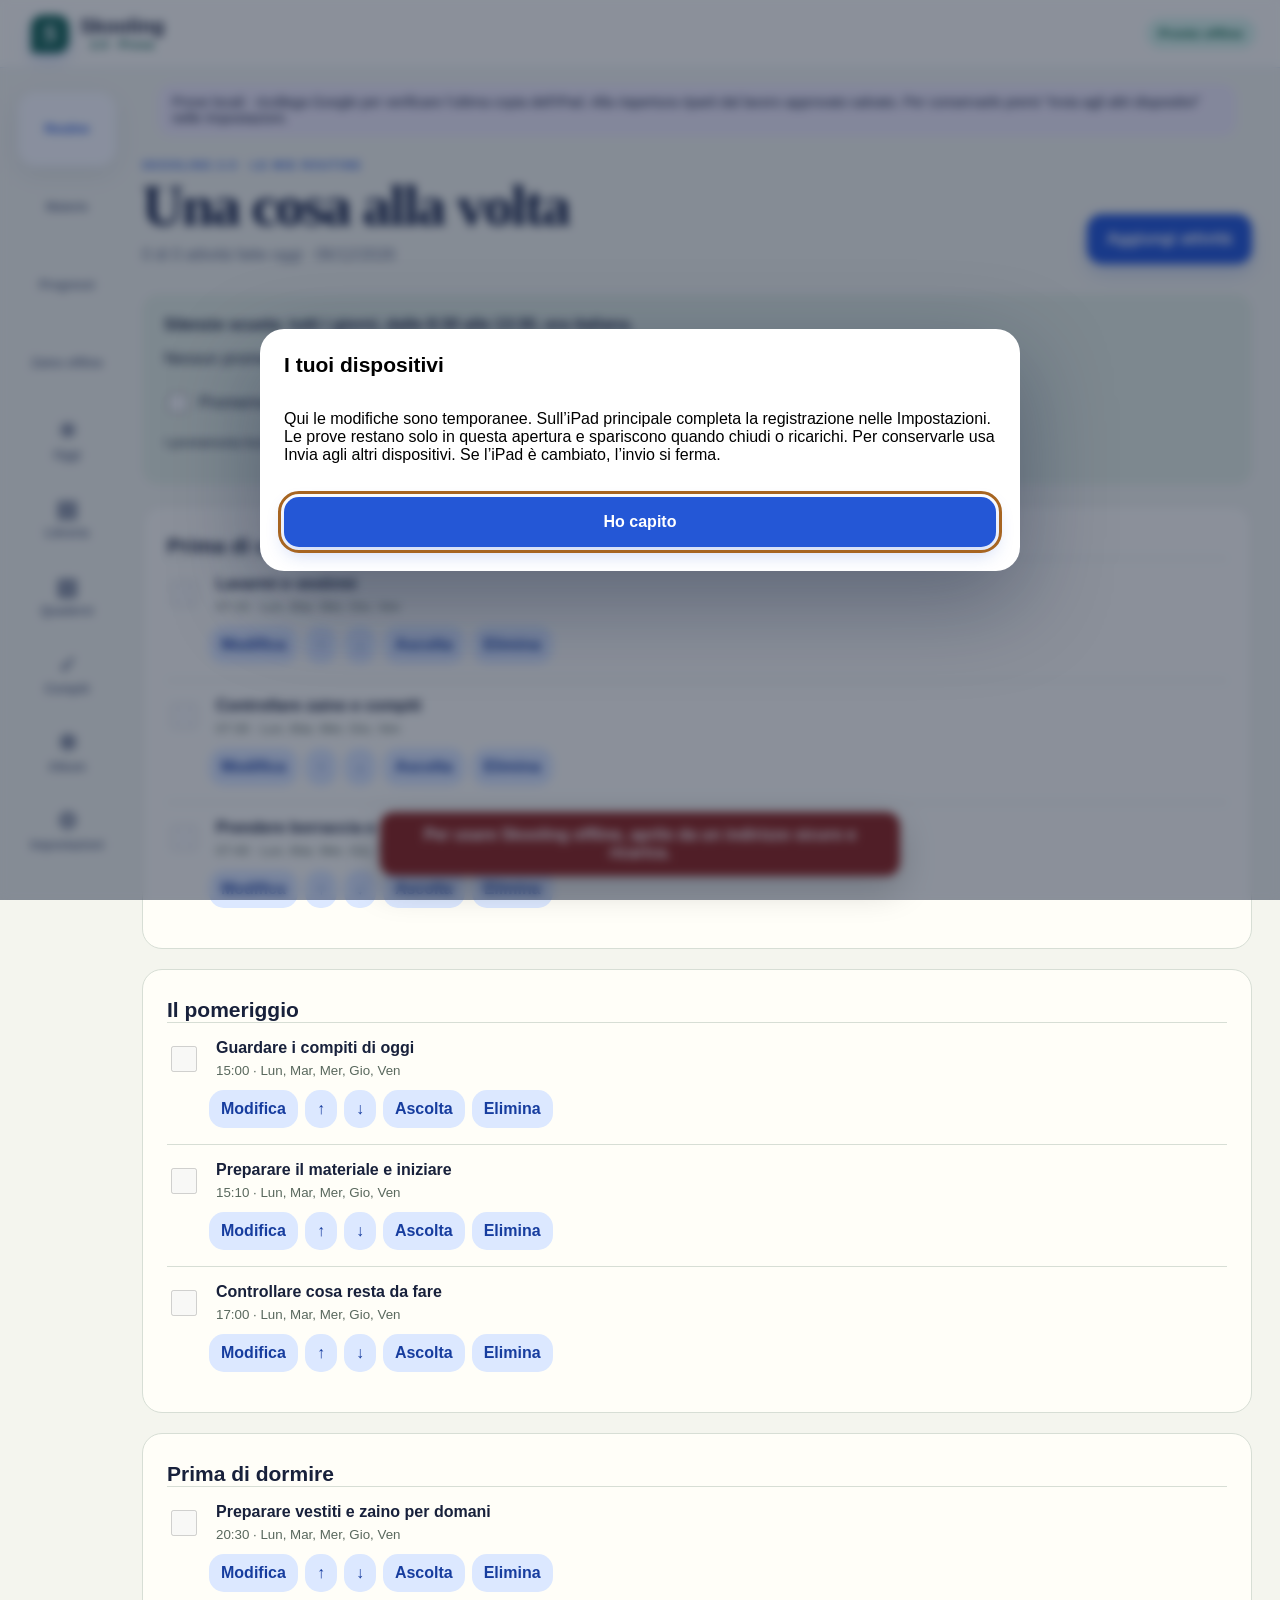
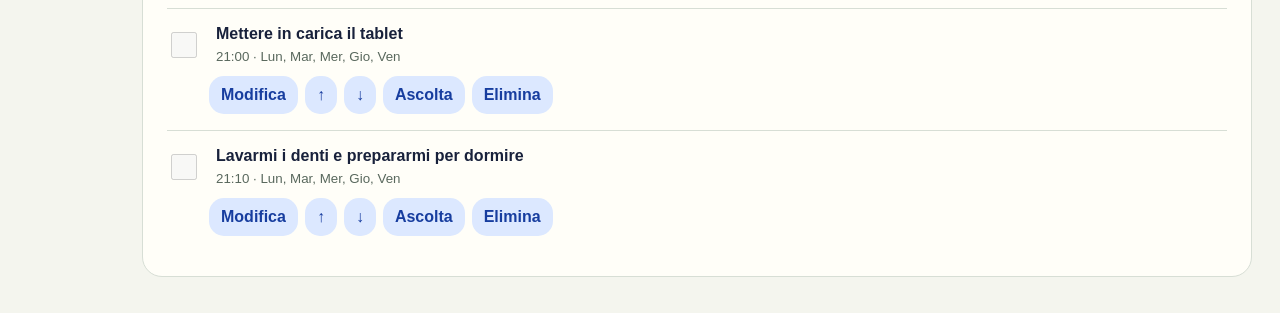
==== commit 002258fa: "Add protected iPad sync policy, temporary drafts and lesson archive in v16" ====
--- a/index.html
+++ b/index.html
@@ -13,7 +13,9 @@
   <link rel="icon" href="./icons/skooling2.svg">
   <link rel="stylesheet" href="./style.css">
   <link rel="stylesheet" href="./studio.css">
+  <link rel="stylesheet" href="./book-pages.css">
   <title>Skooling 2.0</title>
+  <link rel="stylesheet" href="./lesson-materials.css">
 </head>
 <body>
   <div id="app-shell">
@@ -180,12 +182,23 @@
       </section>
 
       <section id="impostazioni" class="view" aria-labelledby="settings-title">
-        <div class="view-heading"><div><p class="eyebrow">Tutto sul dispositivo</p><h1 id="settings-title">Impostazioni</h1><p class="subtitle">I tuoi dati restano soltanto qui.</p></div></div>
+        <div class="view-heading"><div><p class="eyebrow">Tutto sul dispositivo</p><h1 id="settings-title">Impostazioni</h1><p class="subtitle">Archivio sul dispositivo e sincronizzazione Google facoltativa.</p></div></div>
         <article class="settings-card app-version-card" aria-labelledby="version-title">
           <span class="card-label">Skooling</span><h2 id="version-title">Versione installata</h2>
           <p id="app-version" role="status">Controllo della versione…</p>
         </article>
         <div class="settings-grid">
+          <article class="settings-card" id="sync-card">
+            <span class="card-label">I miei dispositivi</span><h2>Google Drive</h2>
+            <p>L’iPad principale invia il lavoro approvato. Su computer le prove restano temporanee fino a “Invia agli altri dispositivi”. Foto, audio e materiali personali vengono trasferiti una volta; i PDF dei libri si ricollegano separatamente.</p>
+            <p id="sync-account">Nessun account collegato</p><p id="sync-last" class="small-copy"></p>
+            <p id="sync-status" role="status">Controllo del collegamento…</p>
+            <div class="button-row"><button id="sync-connect" class="button primary" type="button" disabled>Collega Google Drive</button><button id="sync-now" class="button secondary" type="button" disabled>Sincronizza ora</button><button id="sync-disconnect" class="button secondary" type="button" disabled>Scollega</button></div>
+            <p class="small-copy">Serve lo stesso account su tutti i dispositivi. Il collegamento va rinnovato quando Google lo richiede. La sincronizzazione funziona con l’app aperta e fuori dalla scrittura; non sostituisce il backup.</p>
+            <div id="sync-conflicts"></div>
+            <details><summary>Configurazione tecnica</summary><label for="sync-client-id">ID client OAuth Google</label><input id="sync-client-id" type="text" autocomplete="off" placeholder="ID pubblico della configurazione"><button id="sync-save-config" class="button secondary" type="button">Salva configurazione</button><p class="small-copy">Solo l’identificatore pubblico. Non inserire password o segreti.</p></details>
+          </article>
+
           <article class="settings-card accent-card">
             <span class="card-label">Spazio</span><h2>Archivio locale</h2>
             <div class="storage-meter" aria-hidden="true"><span id="storage-bar"></span></div>
@@ -193,9 +206,12 @@
             <p id="persistence-copy" class="small-copy"></p>
           </article>
           <article class="settings-card">
-            <span class="card-label">Sicurezza</span><h2>Backup completo</h2>
-            <p>Salva libri, annotazioni, quaderni e compiti in un unico file.</p>
-            <div class="button-row"><button id="export-backup" class="button primary" type="button">Esporta backup</button><label class="button secondary file-button"><input id="import-backup" type="file" accept=".skooling,application/json" hidden>Importa backup</label></div>
+            <span class="card-label">Sicurezza</span><h2>Backup</h2>
+            <label for="backup-mode">Cosa vuoi salvare?</label>
+            <select id="backup-mode"><option value="essenziale" selected>Essenziale · il mio lavoro</option><option value="completo">Completo · tutti i libri</option></select>
+            <p id="backup-mode-copy">Conserva tutti i quaderni, le scritte, i materiali, i risultati e le routine. Include i PDF dei libri annotati; gli altri libri vanno reimportati dopo il ripristino.</p>
+            <div id="backup-missing" hidden><strong>Libri da reimportare</strong><p>Il backup ripristinato non conteneva questi PDF:</p><ul id="backup-missing-list"></ul></div>
+            <div class="button-row"><button id="export-backup" class="button primary" type="button">Esporta backup</button><label class="button secondary file-button"><input id="import-backup" type="file" hidden>Importa backup</label></div>
           </article>
           <article class="settings-card">
             <span class="card-label">Scrittura</span><h2>Dito e Pencil</h2>
@@ -203,7 +219,7 @@
           </article>
           <article class="settings-card">
             <span class="card-label">Privacy</span><h2>Nessuno ti osserva</h2>
-            <p>Skooling non usa account, pubblicità, statistiche o servizi esterni. Funziona anche in modalità aereo.</p>
+            <p>Skooling non usa pubblicità o statistiche. Funziona anche in modalità aereo. Se colleghi Google, il lavoro scelto viene salvato nello spazio privato di Skooling sul tuo Drive. I PDF dei libri restano sul dispositivo. Foto e materiali personali possono essere trasferiti nel Drive privato collegato.</p>
           </article>
         </div>
       </section>
@@ -261,8 +277,11 @@
         </div>
         <div class="page-controls">
           <button id="prev-page" class="icon-button" type="button" aria-label="Pagina precedente">‹</button>
-          <label>Pagina <input id="page-number" type="number" inputmode="numeric" min="1" value="1"> <span id="page-total">di 1</span></label>
+          <label>Pagina del libro <input id="page-number" type="text" inputmode="numeric" size="5" aria-label="Pagina del libro" placeholder="Allinea"> <span id="page-total">di 1</span></label>
           <button id="next-page" class="icon-button" type="button" aria-label="Pagina successiva">›</button>
+          <button id="focus-left-page" class="small-button" type="button" hidden>Sinistra</button>
+          <button id="focus-right-page" class="small-button" type="button" hidden>Destra</button>
+          <button id="align-book-pages" class="small-button" type="button">Allinea numeri</button>
           <button id="fit-page" class="small-button" type="button">Adatta</button>
           <span id="zoom-label" class="zoom-label">100%</span>
         </div>
--- a/style.css
+++ b/style.css
@@ -536,3 +536,22 @@
 
 .app-version-card { margin-bottom: 20px; }
 #app-version { margin-bottom: 0; color: var(--blue); font-size: 24px; font-weight: 750; }
+
+/* Schermo intero: comandi essenziali sempre disponibili. */
+.workspace.schermo-pieno .workspace-header { display:flex; min-height:52px; padding:6px 62px 6px 10px; flex-wrap:wrap; gap:6px; }
+.workspace.schermo-pieno .workspace-title, .workspace.schermo-pieno .workspace-header > .icon-button { display:none; }
+.workspace.schermo-pieno .workspace-actions > * { display:none; }
+.workspace.schermo-pieno .workspace-actions #reader-two-pages, .workspace.schermo-pieno .workspace-actions #notebook-two-pages { display:block; }
+.workspace.schermo-pieno .writing-bar { display:flex; padding:5px 10px; min-height:48px; }
+.workspace.schermo-pieno [data-writing-status], .workspace.schermo-pieno .paper-reference { display:none; }
+.workspace.schermo-pieno .page-controls { display:flex; min-height:54px; flex-wrap:wrap; gap:6px; padding:6px 8px calc(6px + env(safe-area-inset-bottom)); }
+.workspace.schermo-pieno .page-controls .icon-button { width:42px; height:40px; }
+.workspace.schermo-pieno #notebook-delete-page { display:none; }
+/* Il margine automatico centra i fogli che entrano e parte dal bordo per quelli più larghi. */
+#pdf-scroll { display:block; }
+.pdf-pages { width:max-content; margin-inline:auto; justify-content:flex-start; }
+@media(max-width:600px) { .workspace.schermo-pieno .page-controls label { font-size:12px; } .workspace.schermo-pieno .page-controls .small-button { padding:0 8px; min-height:36px; } }
+
+.sync-conflict { border: 1px solid var(--border, #ddd); border-radius: 12px; padding: 12px; margin-top: 12px; }
+.sync-conflict pre { white-space: pre-wrap; overflow-wrap: anywhere; max-height: 180px; overflow: auto; font-size: .8rem; }
+#sync-client-id { width: 100%; box-sizing: border-box; margin: 8px 0; }
--- a/studio.css
+++ b/studio.css
@@ -1,3 +1,5 @@
 :root{--primary:#166454;--primary-dark:#104b3e;--accent:#166454}body{background:#f4f5ee}.topbar{background:#fffef8}.brand-mark{background:#166454!important}.brand small{font-size:12px;display:block;letter-spacing:.03em;color:#166454}.main-nav{flex-wrap:wrap;gap:4px}.main-nav button{min-width:80px}.subject-grid,.topic-grid{display:grid;grid-template-columns:repeat(auto-fit,minmax(190px,1fr));gap:18px;margin-top:24px}.subject-card,.topic-card{font:inherit;text-align:left;border:1px solid #d7ded5;border-radius:20px;padding:24px;background:#fffef8;color:#173e35;cursor:pointer;min-height:166px;box-shadow:0 4px 0 #173e3508}.subject-card:hover,.topic-card:hover{transform:translateY(-2px);border-color:#166454}.subject-card strong,.subject-card small{display:block;margin-top:12px}.subject-card strong{font-size:22px}.subject-initial{display:inline-grid;place-items:center;width:44px;height:44px;border-radius:14px;background:#166454;color:white;font-weight:700}.tone-1 .subject-initial{background:#9b6425}.tone-2 .subject-initial{background:#6c5897}.tone-3 .subject-initial{background:#386784}.studio-welcome{display:flex;align-items:center;justify-content:space-between;gap:20px;background:#e5eee3;border:1px solid #ccdcca;border-radius:18px;padding:22px}.studio-welcome p{margin-bottom:0}.study-layout{display:grid;grid-template-columns:minmax(0,2fr) minmax(260px,1fr);gap:22px;margin-top:24px;align-items:start}.study-panel{background:#fffef8;border:1px solid #d7ded5;border-radius:20px;padding:24px}.study-panel h2{margin-top:4px}.ai-panel{background:#eaf0e5}.ai-panel textarea{width:100%;margin:12px 0;font-size:13px;line-height:1.5}.ai-panel label{display:block;margin-top:18px}.material-list{display:grid;gap:16px;margin-top:20px}.material-card{background:white;border:1px solid #dde3da;border-radius:14px;padding:20px;overflow-wrap:anywhere}.material-card h3{margin:8px 0}.material-text{white-space:pre-wrap;line-height:1.7}.material-card audio{width:100%;margin:12px 0}.material-delete{display:block;margin-top:18px;border:0;background:transparent;color:#7e3838;text-decoration:underline;cursor:pointer}.studio-empty{padding:30px;border:1px dashed #b8c8b9;border-radius:15px;color:#566456;line-height:1.6}.form-error{color:#9f2828}.quiz-dialog{max-width:760px;width:calc(100% - 28px)}.quiz-dialog fieldset{border:1px solid #d7ded5;border-radius:14px;padding:16px;margin:16px 0}.quiz-dialog legend{font-weight:700;padding:0 6px}.quiz-option{display:flex!important;flex-direction:row!important;align-items:center;gap:12px;background:#f4f5ee;padding:12px;border-radius:8px;margin:8px 0}.quiz-option input{width:20px!important;min-height:20px!important}.feedback{padding:12px;background:#f7e9df}.feedback.ok{background:#e4f0df}.progress-stats{display:flex;gap:18px;margin-top:24px}.progress-stats strong{background:#e5eee3;padding:24px;border-radius:18px;font-size:32px;min-width:160px}.progress-stats small{display:block;font-size:14px;font-weight:400}.travel-list{padding-left:24px;line-height:2.2}button:focus-visible,a:focus-visible{outline:3px solid #a76521;outline-offset:3px}@media(max-width:850px){.study-layout{grid-template-columns:1fr}.studio-welcome{align-items:flex-start;flex-direction:column}.main-nav{overflow:auto;flex-wrap:nowrap;justify-content:flex-start}.main-nav button{flex-shrink:0}.subject-grid{grid-template-columns:repeat(2,minmax(0,1fr))}.study-panel{padding:18px}.progress-stats strong{min-width:0;font-size:26px}.subject-card{padding:18px}}
 .study-split #lettore-pdf{right:50%;border-right:3px solid #166454}.study-split #editor-quaderno{left:50%}.study-split .workspace-header{flex-wrap:wrap;gap:6px;min-height:100px;padding:8px}.study-split .workspace-title{flex-basis:calc(100% - 60px)}.study-split .workspace-actions{flex-wrap:wrap}.study-split .thumbnail-sidebar{display:none}.study-split .workspace-body{min-width:0}.study-split .pdf-toolbar,.study-split .notebook-toolbar{flex-wrap:wrap}@media(max-width:700px){.study-split #lettore-pdf{right:0;bottom:50%;border-right:0;border-bottom:3px solid #166454}.study-split #editor-quaderno{left:0;top:50%}.study-split .workspace-header{min-height:74px}.study-split .workspace-actions{overflow:auto;flex-wrap:nowrap;width:100%}}
 .routine-quiet{background:#e5eee3;padding:22px;border-radius:16px;margin:20px 0}.routine-group{margin-top:20px}.routine-row{padding:16px 0;border-top:1px solid #d7ded5}.routine-check{display:flex;align-items:center;gap:16px}.routine-check input{width:26px;height:26px;accent-color:#166454}.routine-check small{display:block;margin-top:6px;color:#59685d}.routine-done .routine-check strong{text-decoration:line-through;color:#6a766b}.routine-controls{display:flex;flex-wrap:wrap;gap:7px;margin:12px 0 0 42px}.routine-controls button{min-height:38px;padding:7px 12px}.routine-day{display:inline-flex!important;flex-direction:row!important;gap:8px;align-items:center;margin:6px 12px 6px 0}.routine-day input{width:20px!important;min-height:20px!important}
+
+.mind-map-dialog{width:calc(100vw - 32px);max-width:1500px;max-height:calc(100dvh - 32px);padding:22px;border:1px solid #cbd8cc;border-radius:22px;background:#f4f5ee;color:#173e35}.map-header{display:flex;justify-content:space-between;gap:18px;align-items:start}.map-header h2{margin:5px 0}.map-header p{margin:6px 0}.map-toolbar{display:flex;flex-wrap:wrap;gap:8px;align-items:center;margin:18px 0}.map-toolbar .button{min-height:42px;padding:9px 13px}.map-layout{display:grid;grid-template-columns:minmax(0,1fr) 290px;gap:18px}.map-viewport{overflow:auto;height:55dvh;min-height:300px;background:#fffef8;border:1px solid #cbd8cc;border-radius:18px;overscroll-behavior:contain}.map-viewport svg{display:block;max-width:none}.map-viewport [data-node]{cursor:pointer}.map-viewport [data-node]:focus{outline:none}.map-viewport [data-node]:focus rect{stroke:#111827;stroke-width:6}.map-inspector{background:white;border-radius:18px;padding:18px;max-height:55dvh;overflow:auto}.map-inspector label{display:flex;flex-direction:column;gap:7px;margin:12px 0;font-weight:600}.map-inspector textarea,.map-inspector select{width:100%;min-width:0;font:inherit;padding:10px;border:1px solid #bbcbbb;border-radius:10px}.map-inspector p{white-space:pre-wrap;overflow-wrap:anywhere}.map-outline-node{display:block;width:100%;text-align:left;border:0;border-bottom:1px solid #d7ded5;background:white;padding:10px;font:inherit;cursor:pointer;overflow-wrap:anywhere}.map-outline-node[aria-pressed=true]{background:#e5eee3;font-weight:700}@media(max-width:800px){.mind-map-dialog{padding:14px;width:calc(100vw - 16px)}.map-header{flex-direction:column}.map-layout{grid-template-columns:1fr}.map-viewport{height:40dvh;min-height:240px}.map-inspector{max-height:none}.map-toolbar .button{flex-grow:1}}
--- a/book-pages.css
+++ b/book-pages.css
@@ -0,0 +1,3 @@
+#align-book-pages{display:inline-flex;align-items:center;justify-content:center;white-space:normal}#lettore-pdf .page-controls{flex-wrap:wrap}#lettore-pdf #page-total{font-size:12px;max-width:260px;line-height:1.35}#lettore-pdf #page-number{width:65px}
+@media(max-width:600px){#align-book-pages{display:inline-flex!important;font-size:12px;padding:0 9px;min-height:36px}#lettore-pdf .page-controls label{flex-wrap:wrap}#lettore-pdf #page-total{max-width:170px}}
+#lettore-pdf .page-controls{position:relative;z-index:12}
--- a/lesson-materials.css
+++ b/lesson-materials.css
@@ -0,0 +1 @@
+.lesson-archive{margin:20px 0;background:#f5f1fb;border:1px solid #e1d7f0;border-radius:24px;padding:24px}.lesson-archive h2{margin:4px 0 12px}.lesson-search,.lesson-fields{display:grid;grid-template-columns:minmax(0,2fr) minmax(0,1fr);gap:14px;margin:18px 0}.lesson-search input,.lesson-fields input{width:100%;min-width:0}.lesson-photo{display:block;width:100%;max-height:420px;object-fit:contain;background:white;border-radius:12px;margin:12px 0}.lesson-archive .material-list{display:grid;grid-template-columns:repeat(auto-fit,minmax(min(100%,280px),1fr));gap:16px}.lesson-archive .material-card{min-width:0;background:#fff;border-radius:18px;padding:20px}.lesson-archive .material-text{white-space:pre-wrap;overflow-wrap:anywhere;max-height:260px;overflow:auto}#device-session-note{overflow-wrap:anywhere}@media(max-width:600px){.lesson-search,.lesson-fields{grid-template-columns:1fr}.lesson-archive{padding:16px}.lesson-archive .button-row{display:grid;grid-template-columns:1fr}}
